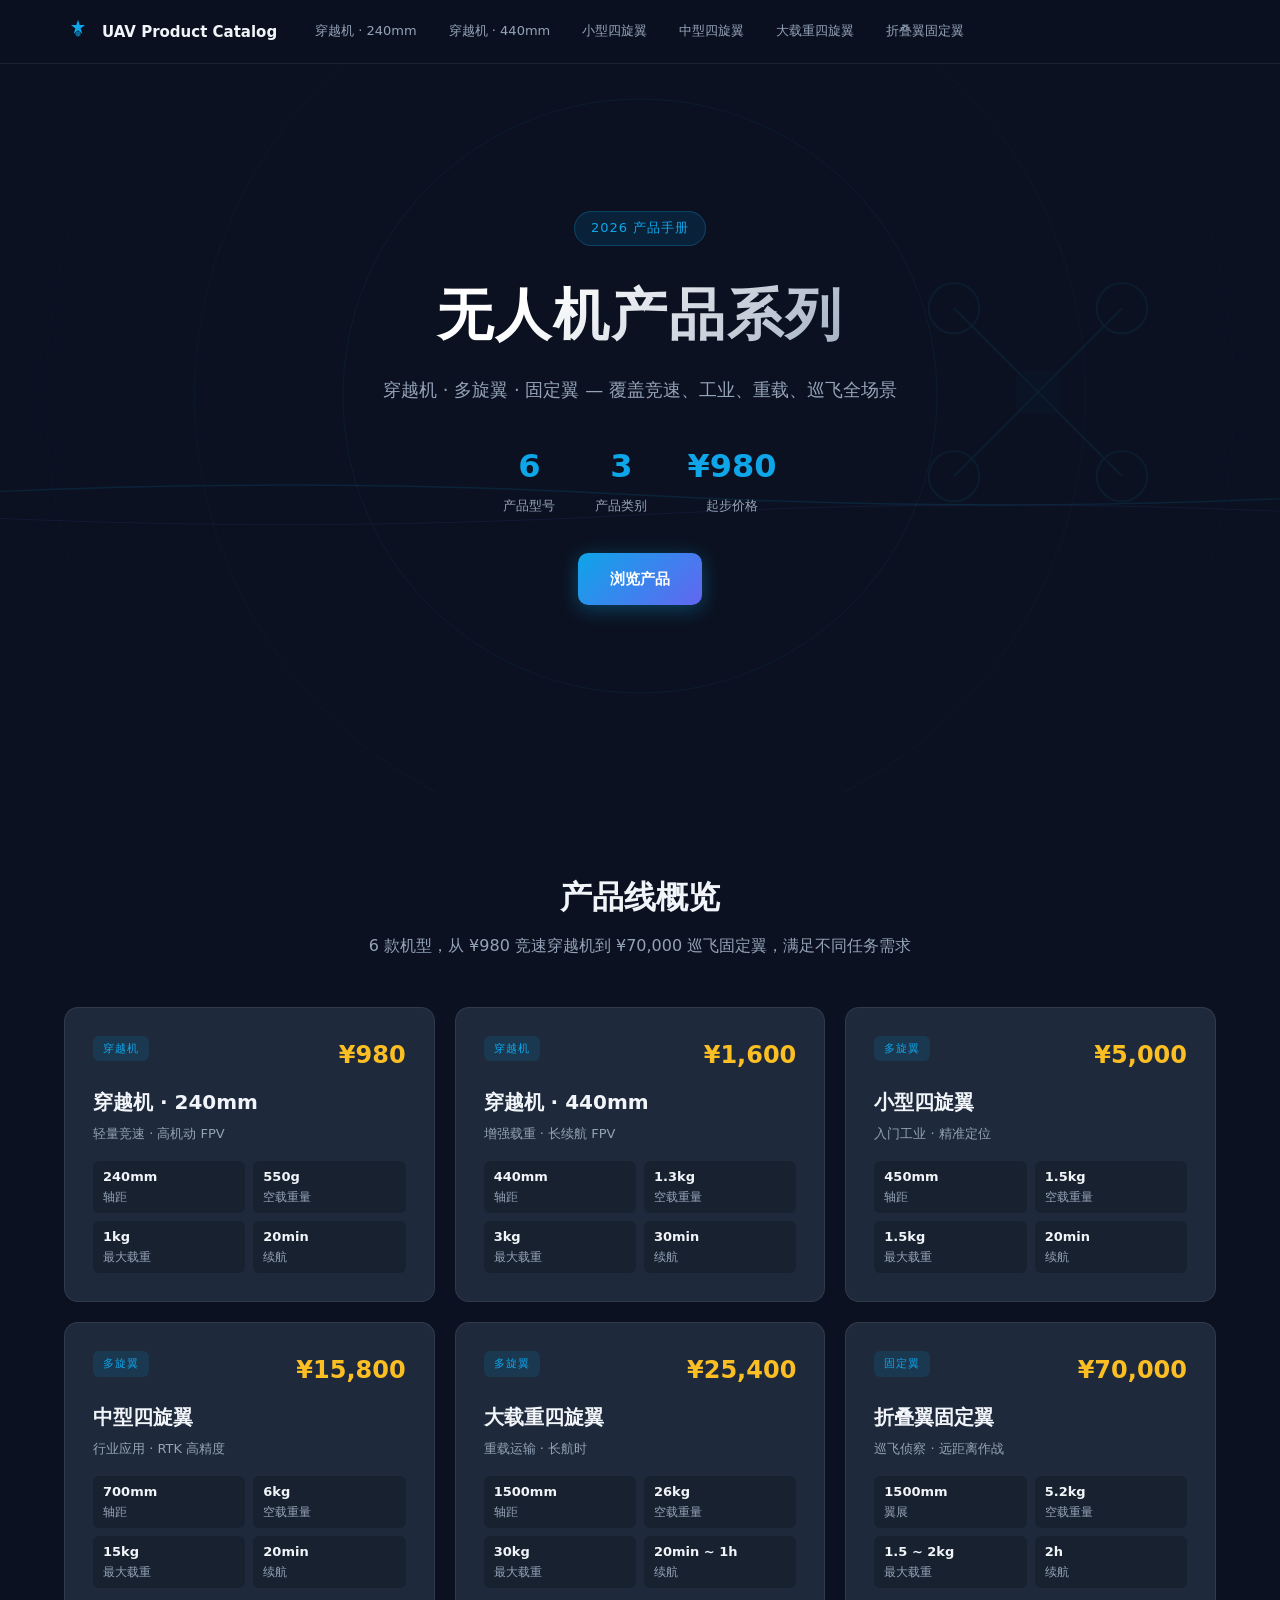
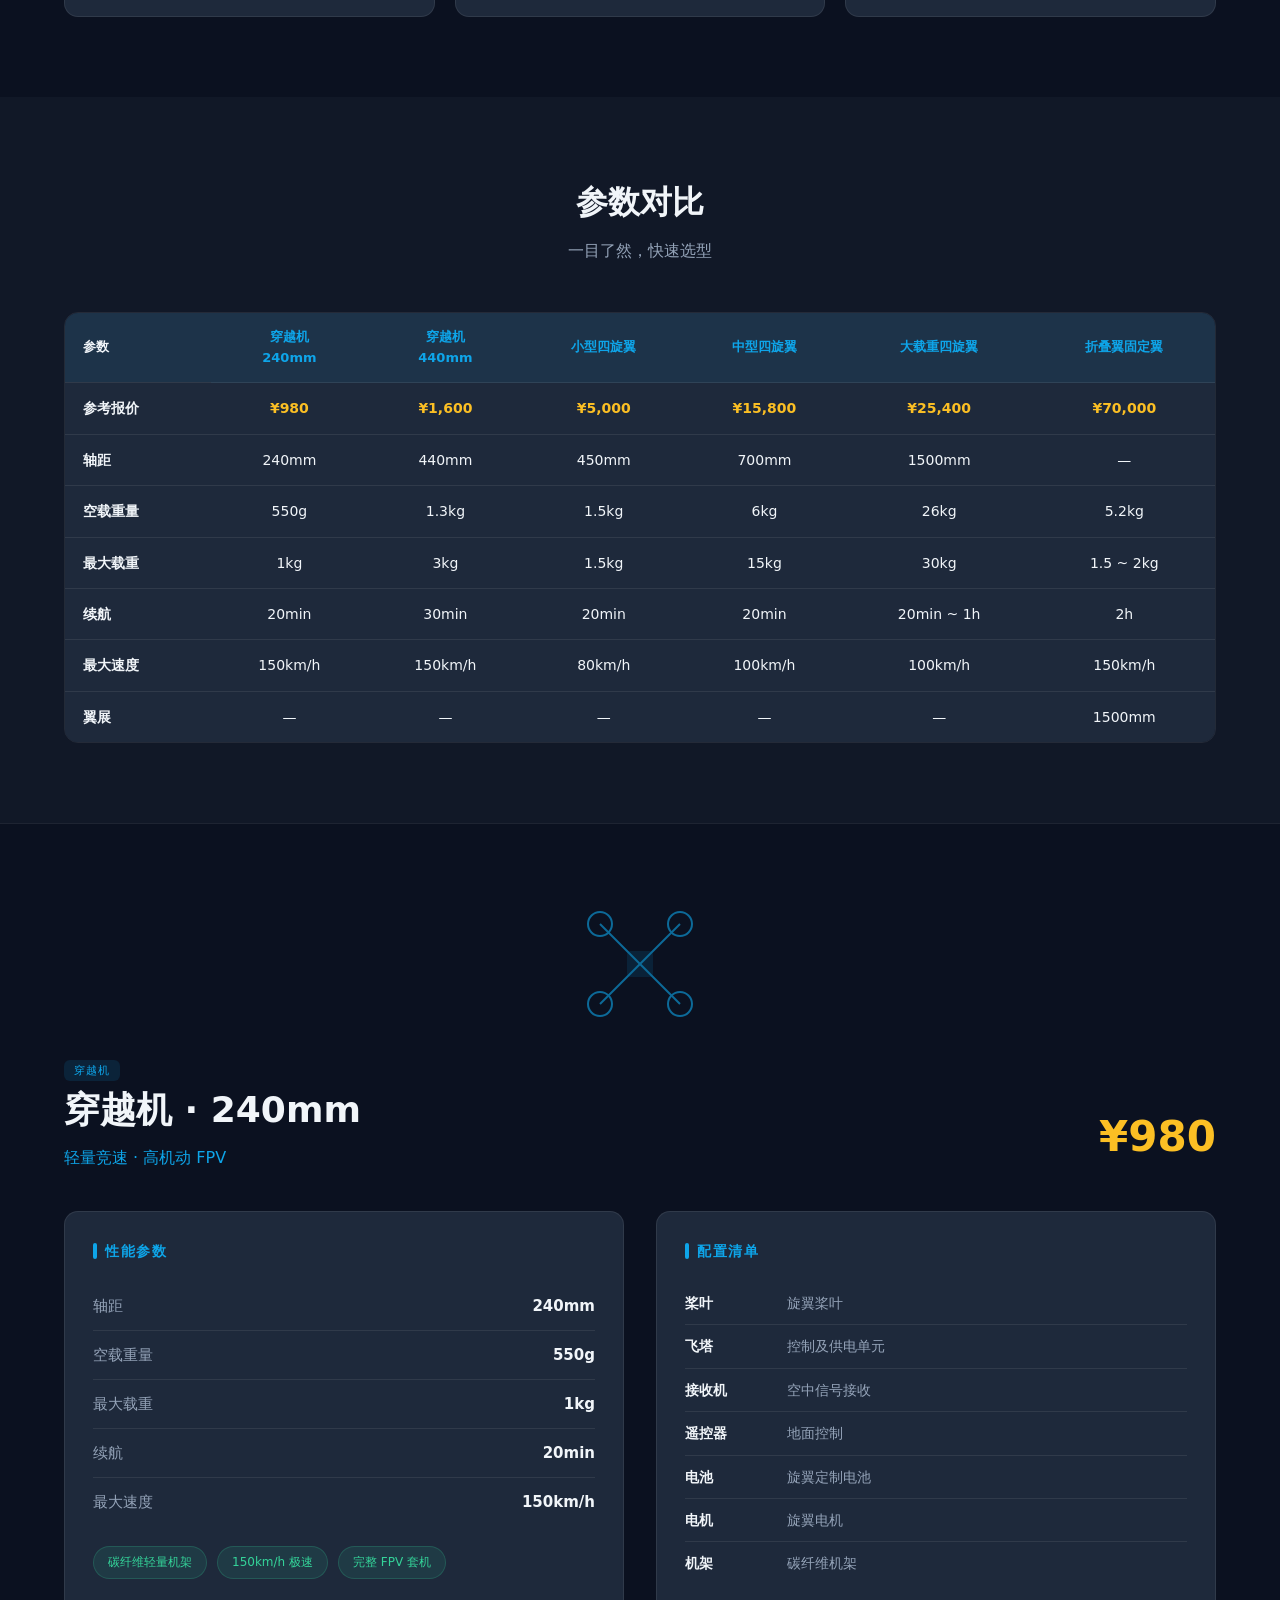
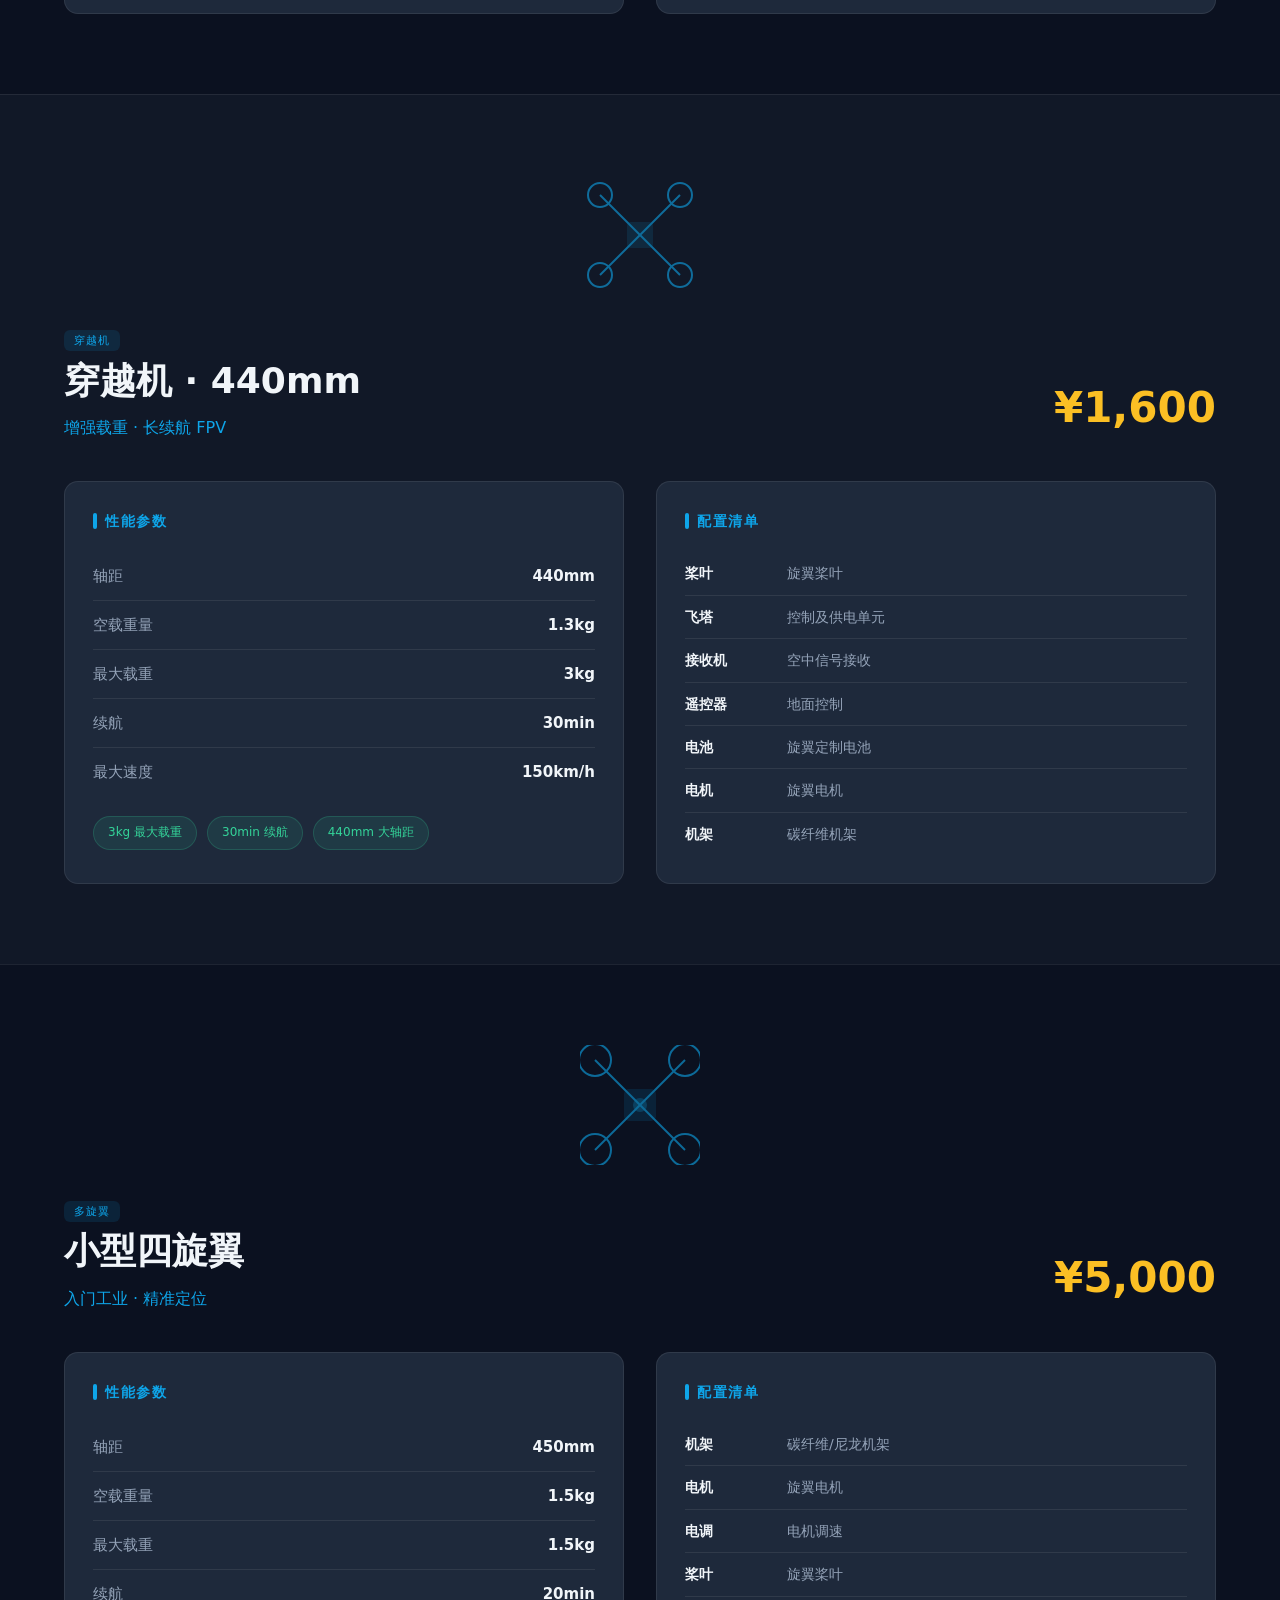
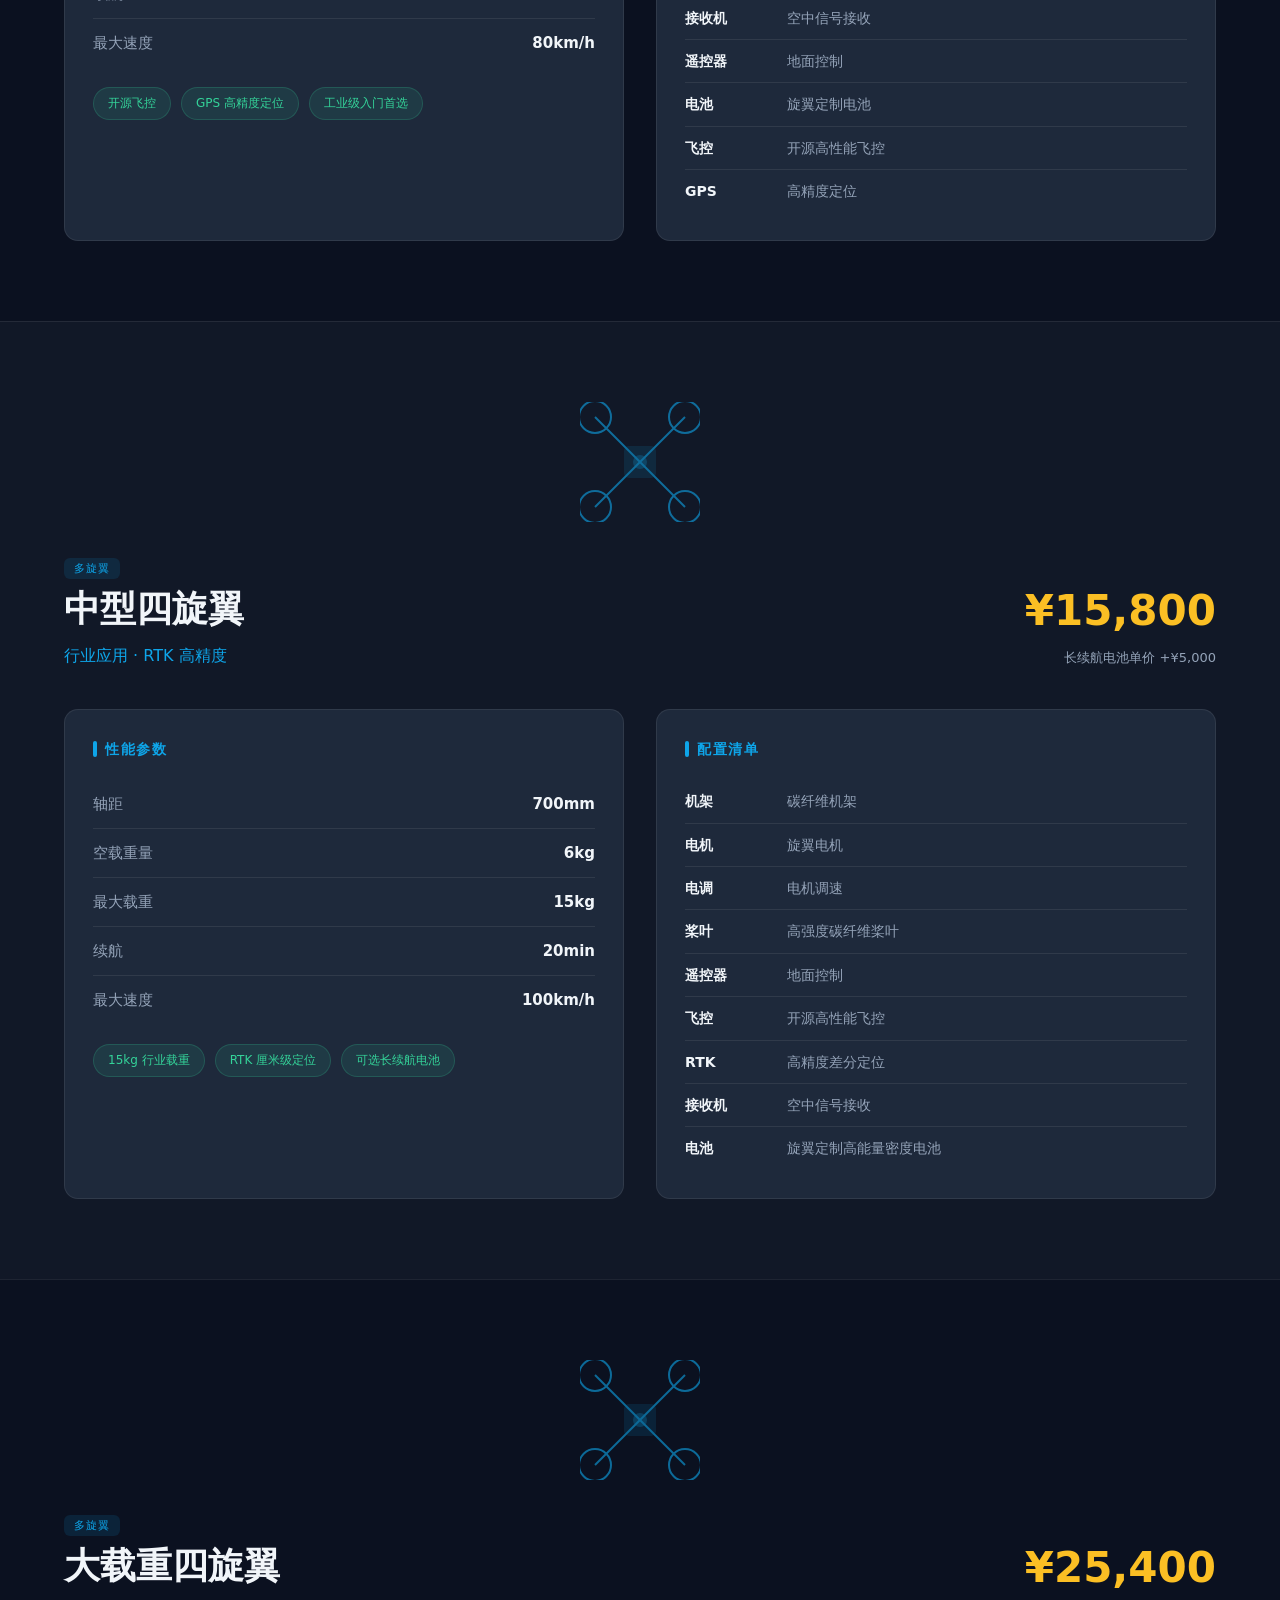
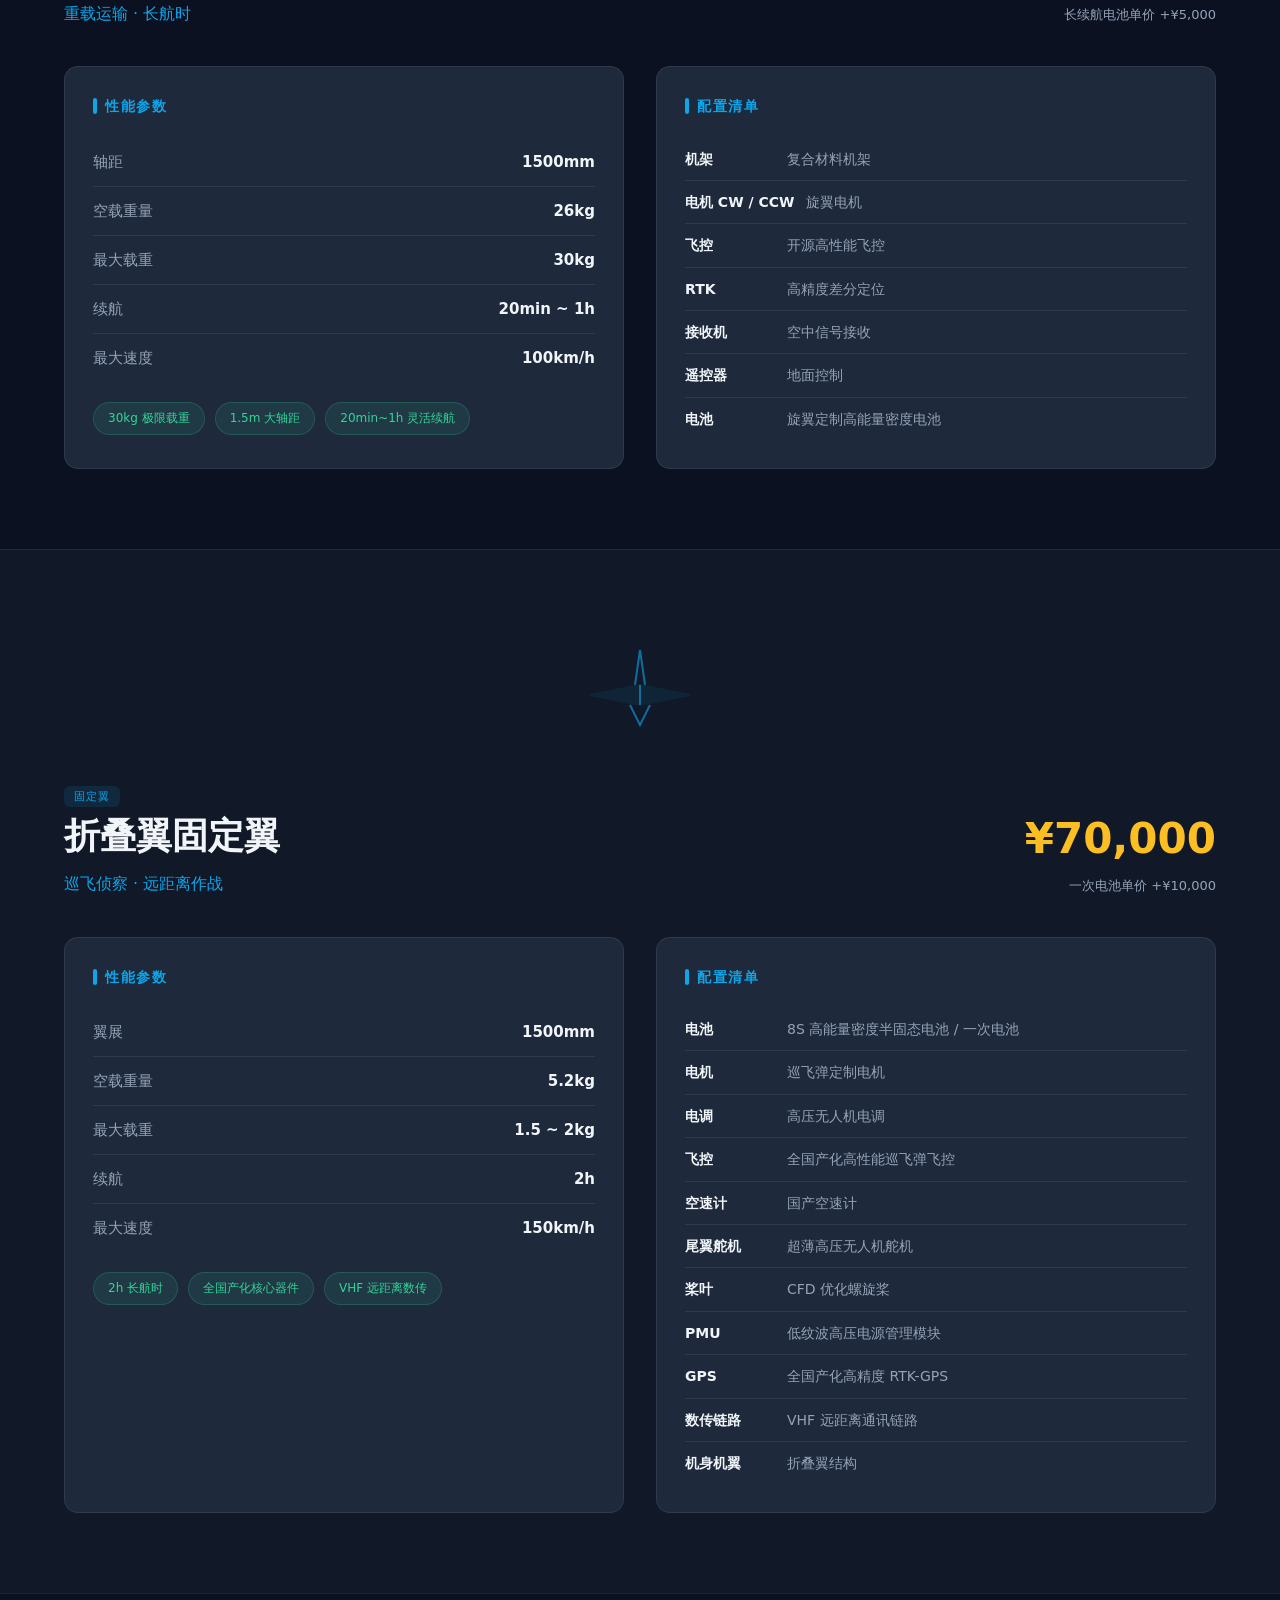
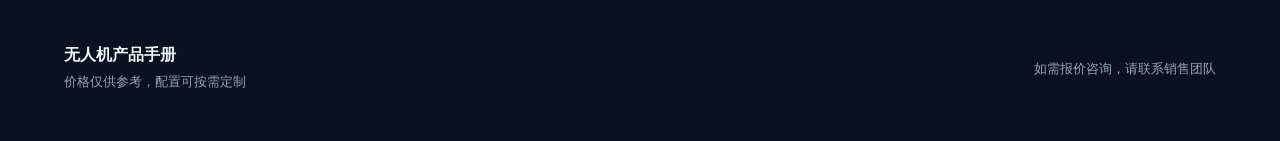
==== drone-brochure/index.html @ be3ae832 "Deploy drone-brochure to GitHub Pages" ====
<!DOCTYPE html>
<html lang="zh-CN">
<head>
  <meta charset="UTF-8">
  <meta name="viewport" content="width=device-width, initial-scale=1.0">
  <title>无人机产品手册</title>
  <link rel="stylesheet" href="styles.css">
</head>
<body>
  <!-- Navigation -->
  <nav class="nav" id="nav">
    <div class="nav-inner">
      <a href="#" class="nav-logo">
        <svg viewBox="0 0 32 32" width="28" height="28"><path fill="currentColor" d="M16 2l2 6h6l-5 4 2 6-5-4-5 4 2-6-5-4h6z"/><circle cx="16" cy="18" r="3" fill="currentColor" opacity=".6"/></svg>
        UAV Product Catalog
      </a>
      <div class="nav-links" id="nav-links"></div>
      <button class="nav-toggle" id="nav-toggle" aria-label="菜单">☰</button>
    </div>
  </nav>

  <!-- Hero -->
  <header class="hero">
    <div class="hero-bg">
      <svg class="hero-waves" viewBox="0 0 1440 800" preserveAspectRatio="xMidYMid slice">
        <defs>
          <linearGradient id="hg" x1="0%" y1="0%" x2="100%" y2="100%">
            <stop offset="0%" stop-color="#0ea5e9" stop-opacity=".15"/>
            <stop offset="100%" stop-color="#6366f1" stop-opacity=".05"/>
          </linearGradient>
        </defs>
        <circle cx="720" cy="400" r="300" fill="none" stroke="rgba(14,165,233,.08)" stroke-width="1"/>
        <circle cx="720" cy="400" r="450" fill="none" stroke="rgba(14,165,233,.05)" stroke-width="1"/>
        <circle cx="720" cy="400" r="600" fill="none" stroke="rgba(99,102,241,.04)" stroke-width="1"/>
        <path d="M0,500 Q360,480 720,500 T1440,500" fill="none" stroke="rgba(14,165,233,.12)" stroke-width="1.5"/>
        <path d="M0,520 Q360,540 720,520 T1440,520" fill="none" stroke="rgba(99,102,241,.1)" stroke-width="1"/>
      </svg>
    </div>
    <div class="hero-content">
      <span class="hero-badge">2026 产品手册</span>
      <h1>无人机产品系列</h1>
      <p class="hero-sub">穿越机 · 多旋翼 · 固定翼 — 覆盖竞速、工业、重载、巡飞全场景</p>
      <div class="hero-stats" id="hero-stats"></div>
      <a href="#overview" class="btn btn-primary">浏览产品</a>
    </div>
    <div class="hero-drone" aria-hidden="true">
      <svg viewBox="0 0 200 200" class="drone-svg">
        <g fill="none" stroke="currentColor" stroke-width="1.5" opacity=".5">
          <line x1="100" y1="100" x2="40" y2="40"/><line x1="100" y1="100" x2="160" y2="40"/>
          <line x1="100" y1="100" x2="40" y2="160"/><line x1="100" y1="100" x2="160" y2="160"/>
          <circle cx="40" cy="40" r="18"/><circle cx="160" cy="40" r="18"/>
          <circle cx="40" cy="160" r="18"/><circle cx="160" cy="160" r="18"/>
          <rect x="85" y="85" width="30" height="30" rx="4" fill="currentColor" opacity=".3"/>
        </g>
      </svg>
    </div>
  </header>

  <!-- Overview -->
  <section class="section" id="overview">
    <div class="container">
      <div class="section-header">
        <h2>产品线概览</h2>
        <p>6 款机型，从 ¥980 竞速穿越机到 ¥70,000 巡飞固定翼，满足不同任务需求</p>
      </div>
      <div class="overview-grid" id="overview-grid"></div>
    </div>
  </section>

  <!-- Comparison -->
  <section class="section section-alt" id="compare">
    <div class="container">
      <div class="section-header">
        <h2>参数对比</h2>
        <p>一目了然，快速选型</p>
      </div>
      <div class="table-wrap">
        <table class="compare-table" id="compare-table"></table>
      </div>
    </div>
  </section>

  <!-- Product Details -->
  <div id="products-container"></div>

  <!-- Footer -->
  <footer class="footer">
    <div class="container footer-inner">
      <div>
        <strong>无人机产品手册</strong>
        <p>价格仅供参考，配置可按需定制</p>
      </div>
      <div class="footer-note">
        <p>如需报价咨询，请联系销售团队</p>
      </div>
    </div>
  </footer>

  <script src="products-data.js"></script>
  <script src="app.js"></script>
</body>
</html>
---- drone-brochure/styles.css ----
:root {
  --bg: #0b1120;
  --bg-alt: #111827;
  --bg-card: #1e293b;
  --bg-card-hover: #253347;
  --text: #f1f5f9;
  --text-muted: #94a3b8;
  --accent: #0ea5e9;
  --accent2: #6366f1;
  --gold: #fbbf24;
  --green: #34d399;
  --border: rgba(255,255,255,.08);
  --radius: 14px;
  --shadow: 0 8px 32px rgba(0,0,0,.35);
  --nav-h: 64px;
}

*, *::before, *::after { box-sizing: border-box; margin: 0; padding: 0; }

html { scroll-behavior: smooth; scroll-padding-top: var(--nav-h); }

body {
  font-family: 'Segoe UI', 'Microsoft YaHei', system-ui, sans-serif;
  background: var(--bg);
  color: var(--text);
  line-height: 1.6;
}

.container { max-width: 1200px; margin: 0 auto; padding: 0 24px; }

/* Nav */
.nav {
  position: fixed; top: 0; left: 0; right: 0; z-index: 100;
  height: var(--nav-h);
  background: rgba(11,17,32,.85);
  backdrop-filter: blur(12px);
  border-bottom: 1px solid var(--border);
}

.nav-inner {
  max-width: 1200px; margin: 0 auto; padding: 0 24px;
  height: 100%; display: flex; align-items: center; gap: 24px;
}

.nav-logo {
  display: flex; align-items: center; gap: 10px;
  color: var(--text); text-decoration: none;
  font-weight: 700; font-size: 15px; white-space: nowrap;
}

.nav-logo svg { color: var(--accent); }

.nav-links {
  display: flex; gap: 4px; flex: 1; overflow-x: auto;
  scrollbar-width: none;
}
.nav-links::-webkit-scrollbar { display: none; }

.nav-links a {
  color: var(--text-muted); text-decoration: none;
  font-size: 13px; padding: 8px 14px; border-radius: 8px;
  white-space: nowrap; transition: .2s;
}
.nav-links a:hover { color: var(--text); background: rgba(255,255,255,.06); }

.nav-toggle {
  display: none; background: none; border: none;
  color: var(--text); font-size: 22px; cursor: pointer;
}

/* Hero */
.hero {
  position: relative; min-height: 88vh;
  display: flex; align-items: center; justify-content: center;
  padding: calc(var(--nav-h) + 40px) 24px 80px;
  overflow: hidden;
}

.hero-bg { position: absolute; inset: 0; z-index: 0; }
.hero-bg svg { width: 100%; height: 100%; }

.hero-content { position: relative; z-index: 2; text-align: center; max-width: 720px; }

.hero-badge {
  display: inline-block; padding: 6px 16px;
  background: rgba(14,165,233,.12); border: 1px solid rgba(14,165,233,.25);
  border-radius: 20px; font-size: 13px; color: var(--accent);
  margin-bottom: 24px; letter-spacing: 1px;
}

.hero h1 {
  font-size: clamp(36px, 6vw, 56px); font-weight: 900;
  letter-spacing: 2px; margin-bottom: 16px;
  background: linear-gradient(135deg, #fff 30%, #94a3b8);
  -webkit-background-clip: text; -webkit-text-fill-color: transparent;
  background-clip: text;
}

.hero-sub {
  font-size: 18px; color: var(--text-muted); margin-bottom: 36px;
}

.hero-stats {
  display: flex; justify-content: center; gap: 40px;
  margin-bottom: 36px; flex-wrap: wrap;
}

.stat-item { text-align: center; }
.stat-num { font-size: 32px; font-weight: 800; color: var(--accent); }
.stat-label { font-size: 13px; color: var(--text-muted); margin-top: 4px; }

.btn {
  display: inline-block; padding: 14px 32px; border-radius: 10px;
  font-size: 15px; font-weight: 600; text-decoration: none;
  transition: .25s; cursor: pointer; border: none;
}

.btn-primary {
  background: linear-gradient(135deg, var(--accent), var(--accent2));
  color: #fff; box-shadow: 0 4px 20px rgba(14,165,233,.35);
}
.btn-primary:hover { transform: translateY(-2px); box-shadow: 0 8px 28px rgba(14,165,233,.45); }

.hero-drone {
  position: absolute; right: 8%; top: 50%; transform: translateY(-50%);
  opacity: .15; z-index: 1;
}
.drone-svg { width: 280px; height: 280px; color: var(--accent); }

/* Sections */
.section { padding: 80px 0; }
.section-alt { background: var(--bg-alt); }

.section-header { text-align: center; margin-bottom: 48px; }
.section-header h2 { font-size: 32px; font-weight: 800; margin-bottom: 10px; }
.section-header p { color: var(--text-muted); font-size: 16px; }

/* Overview cards */
.overview-grid {
  display: grid;
  grid-template-columns: repeat(auto-fill, minmax(340px, 1fr));
  gap: 20px;
}

.overview-card {
  background: var(--bg-card); border: 1px solid var(--border);
  border-radius: var(--radius); padding: 28px;
  transition: .3s; cursor: pointer; text-decoration: none; color: inherit;
  display: block; position: relative; overflow: hidden;
}

.overview-card::before {
  content: ''; position: absolute; top: 0; left: 0; right: 0; height: 3px;
  background: linear-gradient(90deg, var(--accent), var(--accent2));
  opacity: 0; transition: .3s;
}

.overview-card:hover {
  background: var(--bg-card-hover); transform: translateY(-4px);
  box-shadow: var(--shadow); border-color: rgba(14,165,233,.2);
}
.overview-card:hover::before { opacity: 1; }

.card-top { display: flex; justify-content: space-between; align-items: flex-start; margin-bottom: 12px; }
.card-category {
  font-size: 11px; text-transform: uppercase; letter-spacing: 1px;
  padding: 4px 10px; border-radius: 6px;
  background: rgba(14,165,233,.12); color: var(--accent);
}
.card-price { font-size: 24px; font-weight: 800; color: var(--gold); }
.card-price small { font-size: 14px; color: var(--text-muted); font-weight: 400; }

.overview-card h3 { font-size: 20px; font-weight: 700; margin-bottom: 6px; }
.card-tagline { font-size: 13px; color: var(--text-muted); margin-bottom: 16px; }

.card-specs {
  display: grid; grid-template-columns: 1fr 1fr; gap: 8px;
}
.card-spec {
  font-size: 12px; color: var(--text-muted);
  padding: 6px 10px; background: rgba(0,0,0,.2); border-radius: 6px;
}
.card-spec strong { color: var(--text); display: block; font-size: 13px; }

/* Compare table */
.table-wrap { overflow-x: auto; border-radius: var(--radius); border: 1px solid var(--border); }

.compare-table {
  width: 100%; border-collapse: collapse; font-size: 14px;
  background: var(--bg-card);
}

.compare-table th, .compare-table td {
  padding: 14px 18px; text-align: center; border-bottom: 1px solid var(--border);
}

.compare-table th {
  background: rgba(14,165,233,.08); font-weight: 600;
  font-size: 13px; color: var(--accent); white-space: nowrap;
}

.compare-table td:first-child, .compare-table th:first-child {
  text-align: left; font-weight: 600; color: var(--text);
  position: sticky; left: 0; background: var(--bg-card); z-index: 1;
}

.compare-table th:first-child { background: rgba(14,165,233,.08); }

.compare-table tr:last-child td { border-bottom: none; }
.compare-table tr:hover td { background: rgba(255,255,255,.02); }

.price-cell { color: var(--gold); font-weight: 700; }

/* Product detail sections */
.product-section {
  padding: 80px 0;
  border-top: 1px solid var(--border);
}

.product-section:nth-child(even) { background: var(--bg-alt); }

.product-header {
  display: flex; align-items: flex-end; justify-content: space-between;
  flex-wrap: wrap; gap: 20px; margin-bottom: 40px;
}

.product-header-left h2 {
  font-size: 36px; font-weight: 900; margin-bottom: 6px;
}

.product-header-left .tagline {
  font-size: 16px; color: var(--accent); font-weight: 500;
}

.product-header-right { text-align: right; }
.product-price-big {
  font-size: 42px; font-weight: 900; color: var(--gold);
}
.product-price-note { font-size: 13px; color: var(--text-muted); margin-top: 4px; }

.product-body {
  display: grid; grid-template-columns: 1fr 1fr; gap: 32px;
}

.product-specs-panel, .product-components-panel {
  background: var(--bg-card); border: 1px solid var(--border);
  border-radius: var(--radius); padding: 28px;
}

.panel-title {
  font-size: 14px; font-weight: 700; text-transform: uppercase;
  letter-spacing: 1.5px; color: var(--accent); margin-bottom: 20px;
  display: flex; align-items: center; gap: 8px;
}

.panel-title::before {
  content: ''; width: 4px; height: 16px;
  background: var(--accent); border-radius: 2px;
}

.spec-list { list-style: none; }
.spec-list li {
  display: flex; justify-content: space-between; align-items: center;
  padding: 12px 0; border-bottom: 1px solid var(--border);
  font-size: 15px;
}
.spec-list li:last-child { border-bottom: none; }
.spec-list .spec-key { color: var(--text-muted); }
.spec-list .spec-val { font-weight: 700; color: var(--text); }

.highlights {
  display: flex; gap: 10px; flex-wrap: wrap; margin-top: 20px;
}
.highlight-tag {
  padding: 6px 14px; border-radius: 20px; font-size: 12px; font-weight: 500;
  background: rgba(52,211,153,.1); color: var(--green);
  border: 1px solid rgba(52,211,153,.2);
}

.component-list { list-style: none; }
.component-list li {
  display: flex; gap: 12px; padding: 10px 0;
  border-bottom: 1px solid var(--border); font-size: 14px;
}
.component-list li:last-child { border-bottom: none; }
.comp-name {
  font-weight: 600; min-width: 90px; color: var(--text);
}
.comp-note { color: var(--text-muted); }

.product-icon {
  width: 120px; height: 120px; margin: 0 auto 24px;
  color: var(--accent); opacity: .6;
}

/* Footer */
.footer {
  padding: 48px 0; border-top: 1px solid var(--border);
  background: var(--bg);
}
.footer-inner {
  display: flex; justify-content: space-between; align-items: center;
  flex-wrap: wrap; gap: 20px;
}
.footer-inner strong { font-size: 16px; }
.footer-inner p { font-size: 13px; color: var(--text-muted); margin-top: 4px; }
.footer-note { text-align: right; }

/* Print */
@media print {
  .nav, .nav-toggle, .btn { display: none !important; }
  .hero { min-height: auto; padding: 40px 24px; page-break-after: always; }
  .product-section { page-break-inside: avoid; }
  body { background: #fff; color: #111; }
  .overview-card, .product-specs-panel, .product-components-panel,
  .compare-table { border: 1px solid #ccc; background: #f9f9f9; }
}

/* Responsive */
@media (max-width: 768px) {
  .nav-links {
    display: none; position: absolute; top: var(--nav-h); left: 0; right: 0;
    flex-direction: column; background: var(--bg-alt);
    padding: 12px; border-bottom: 1px solid var(--border);
  }
  .nav-links.open { display: flex; }
  .nav-toggle { display: block; }
  .hero-drone { display: none; }
  .product-body { grid-template-columns: 1fr; }
  .overview-grid { grid-template-columns: 1fr; }
  .hero-stats { gap: 24px; }
}
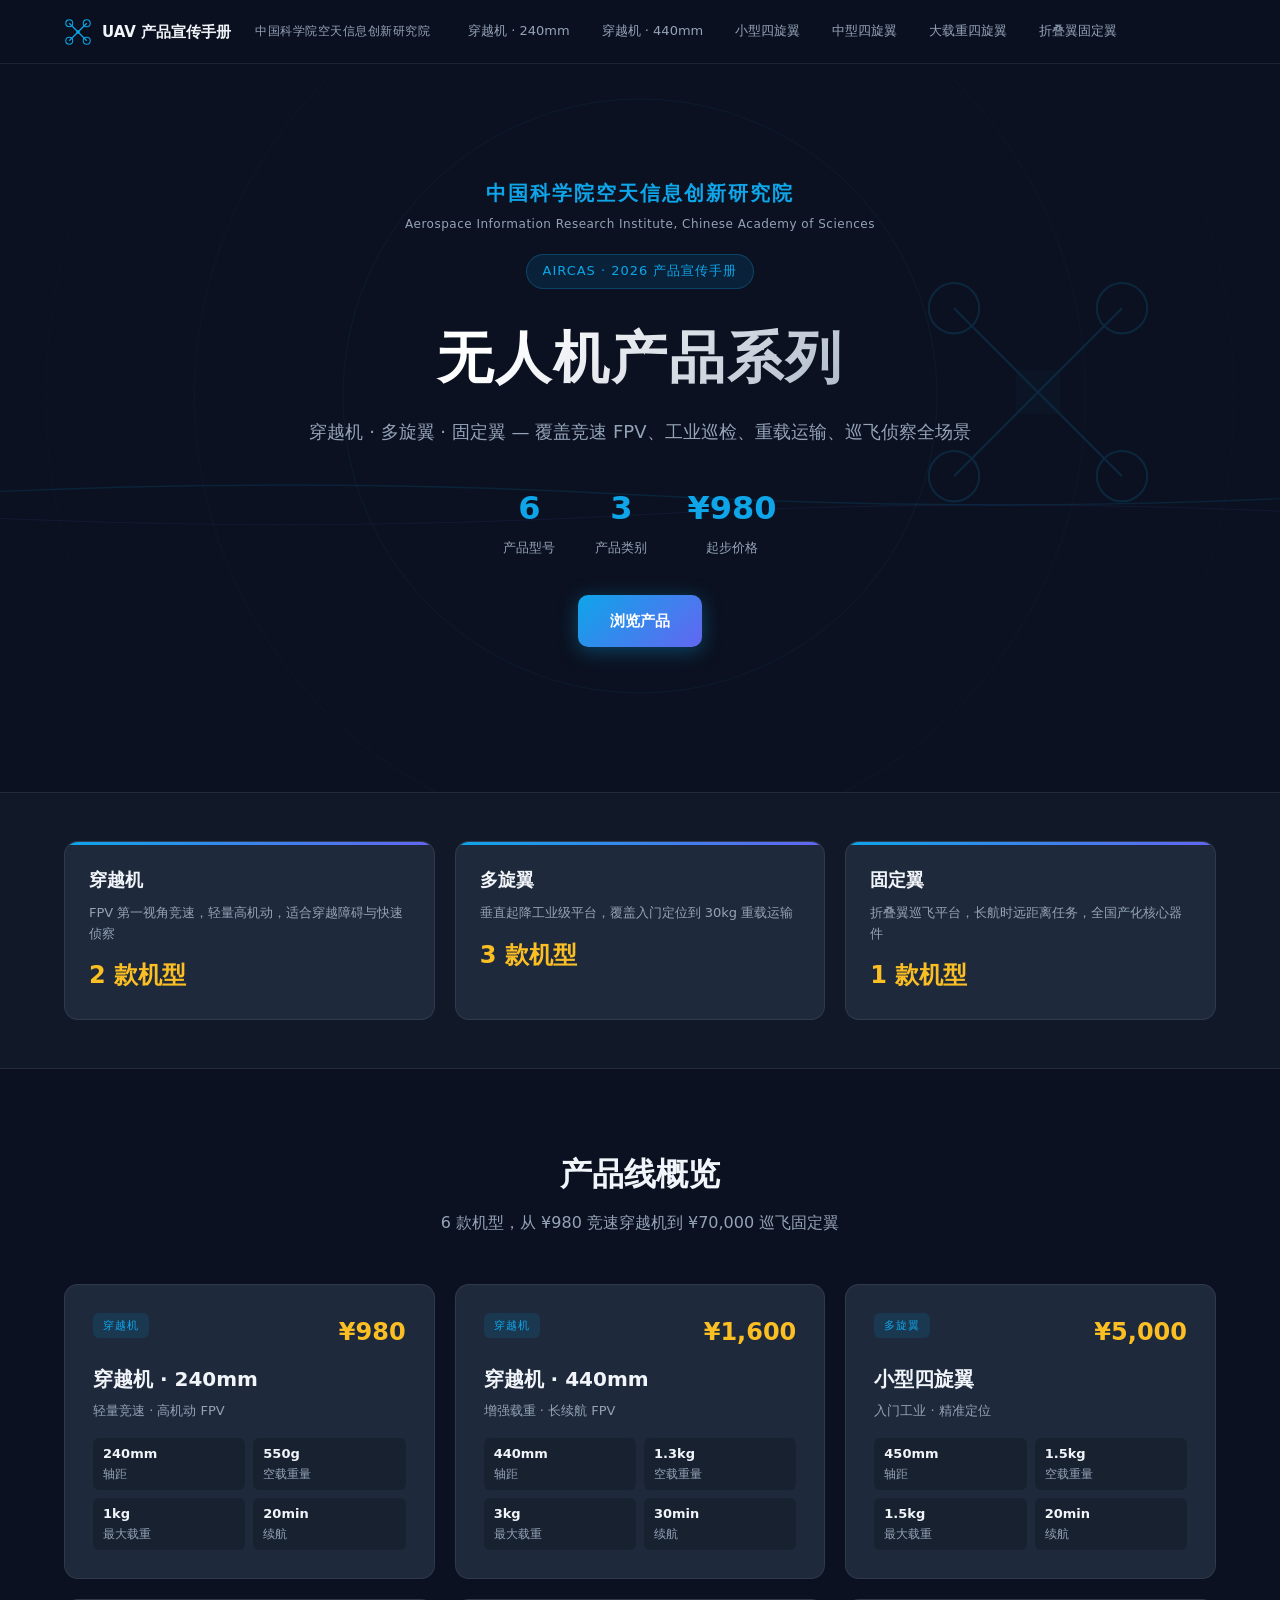
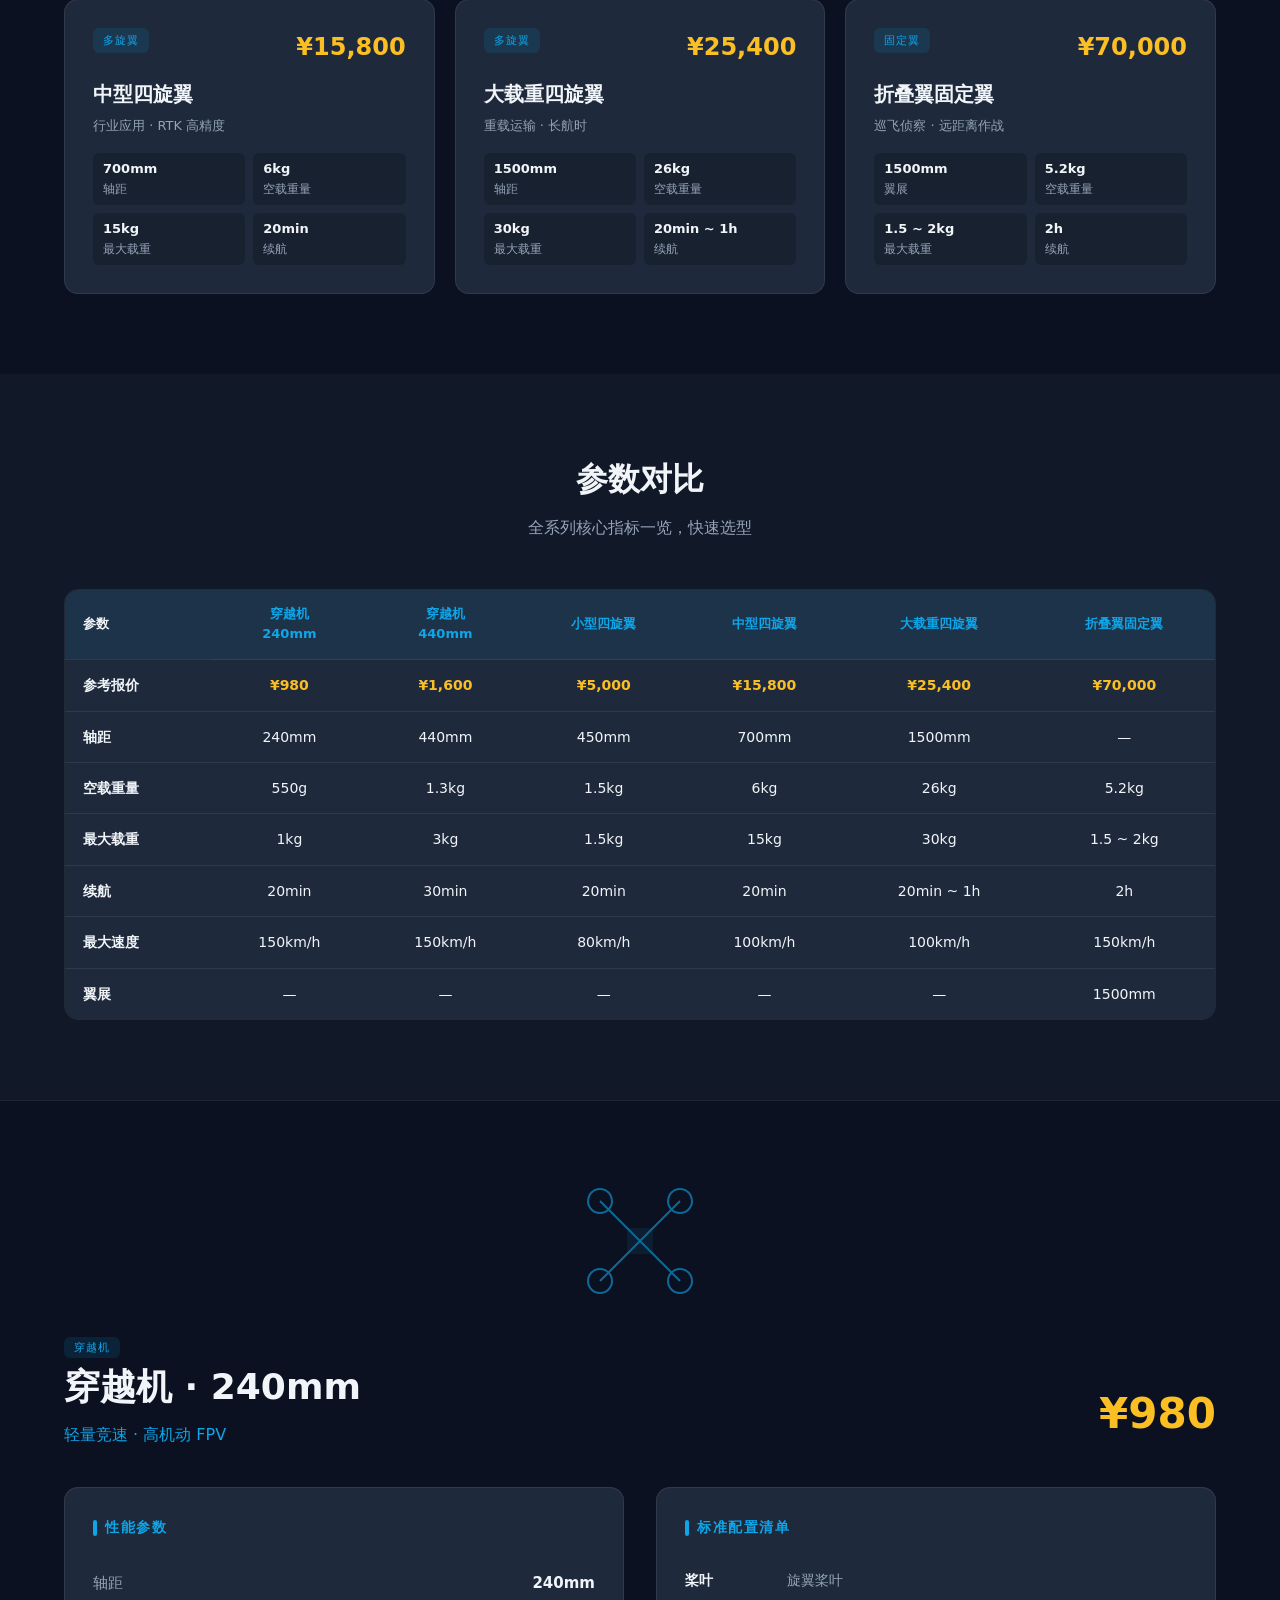
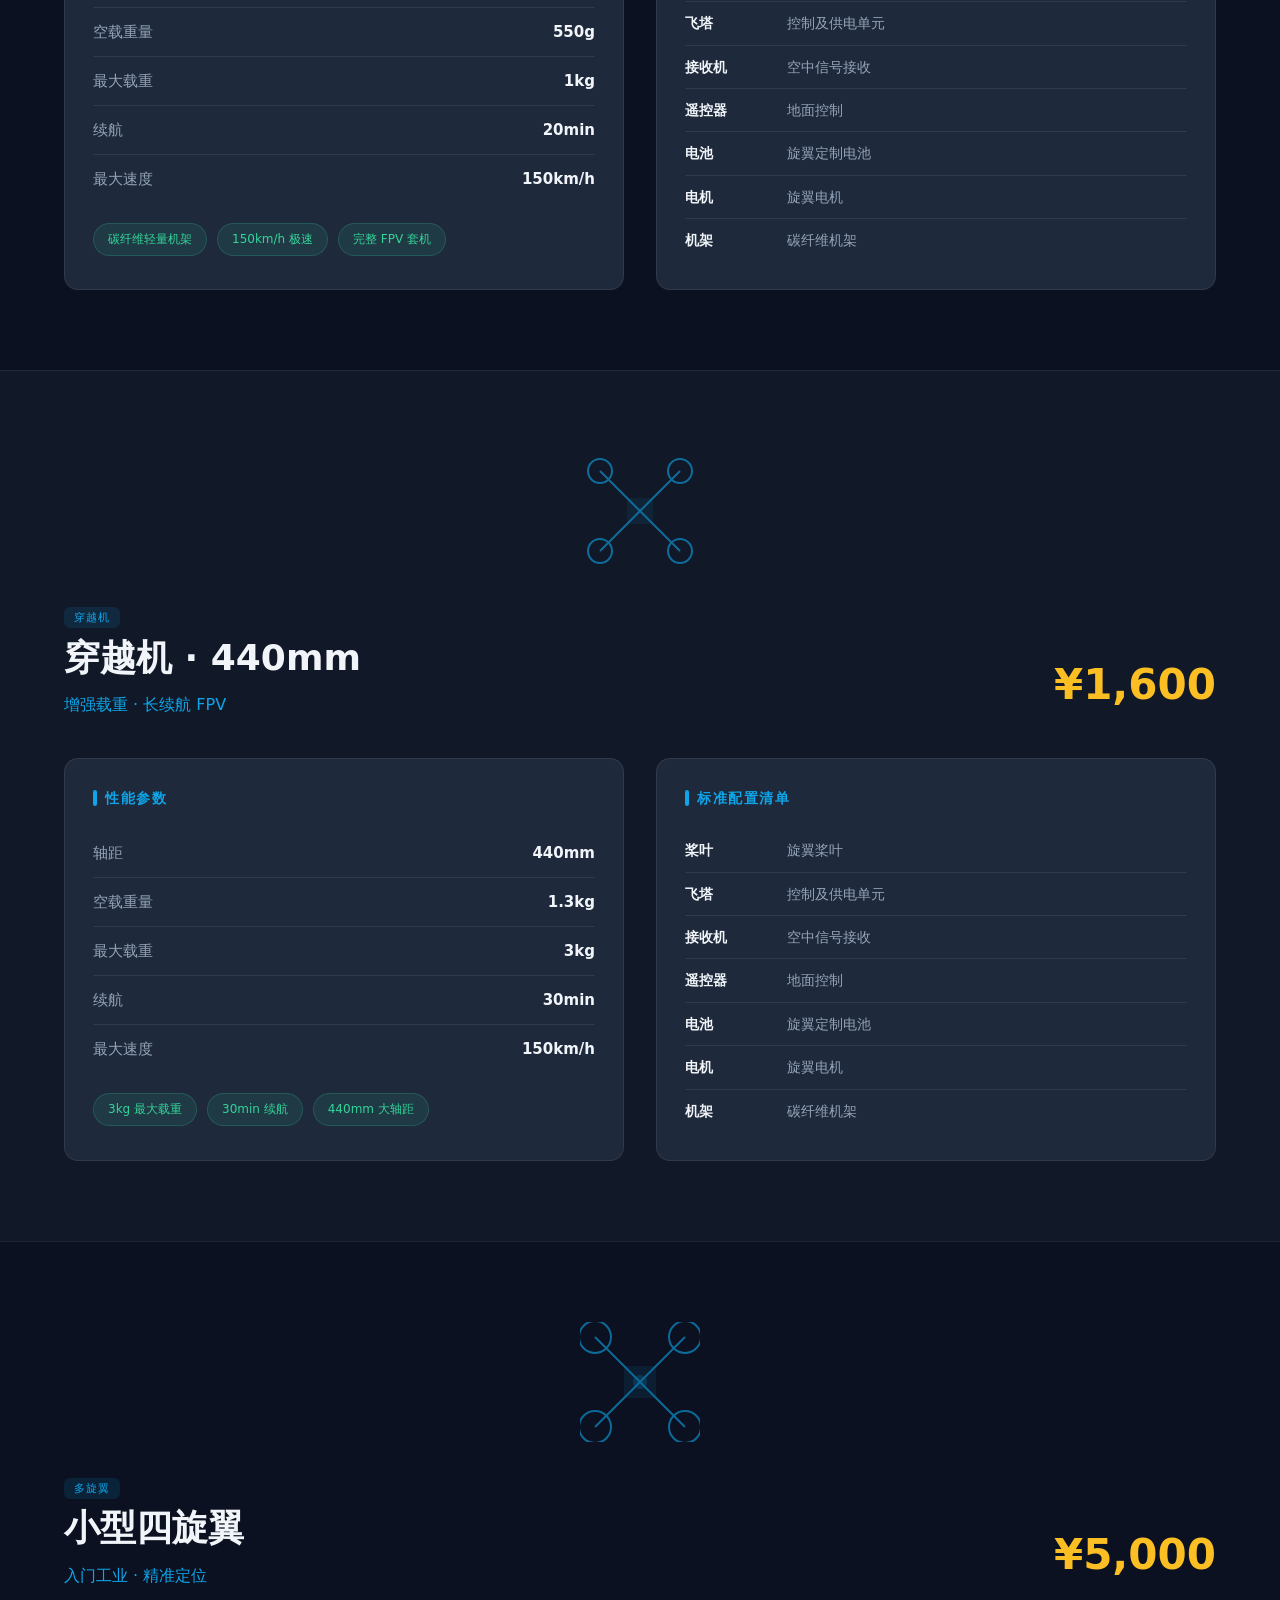
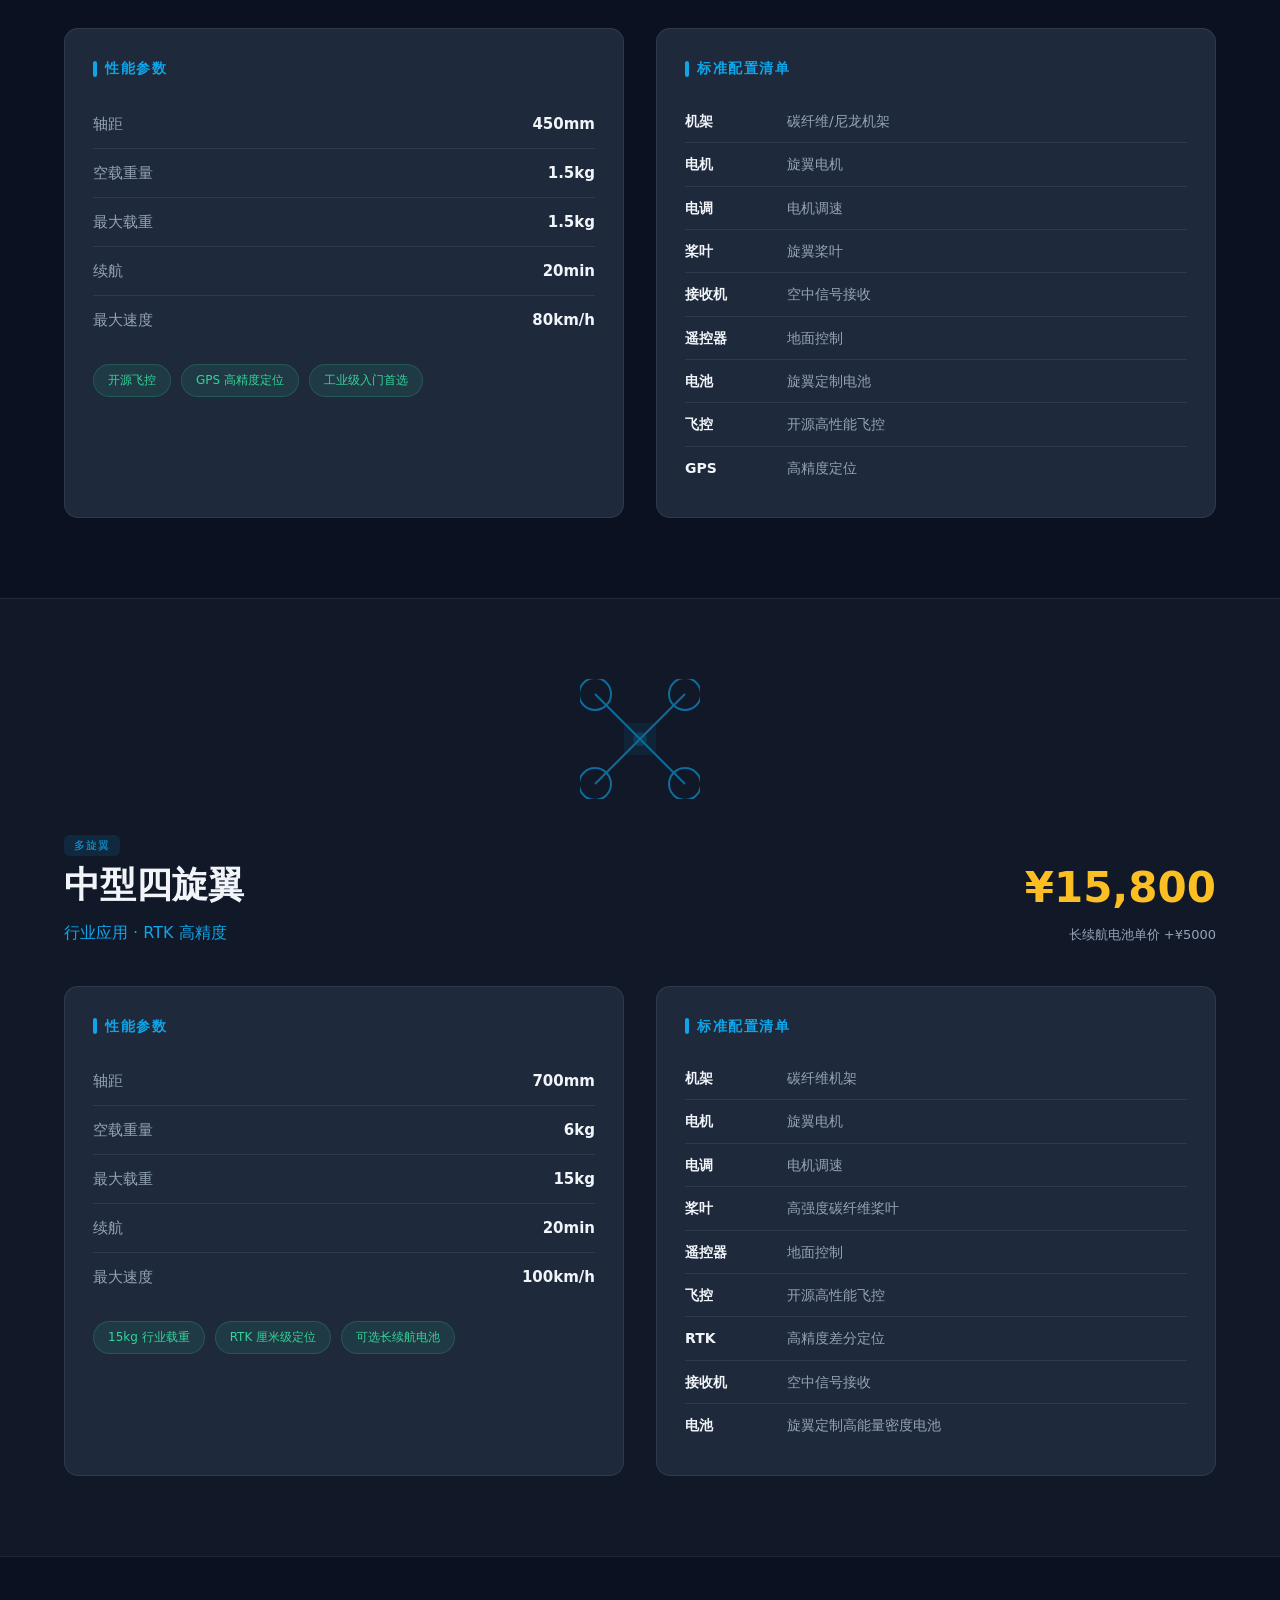
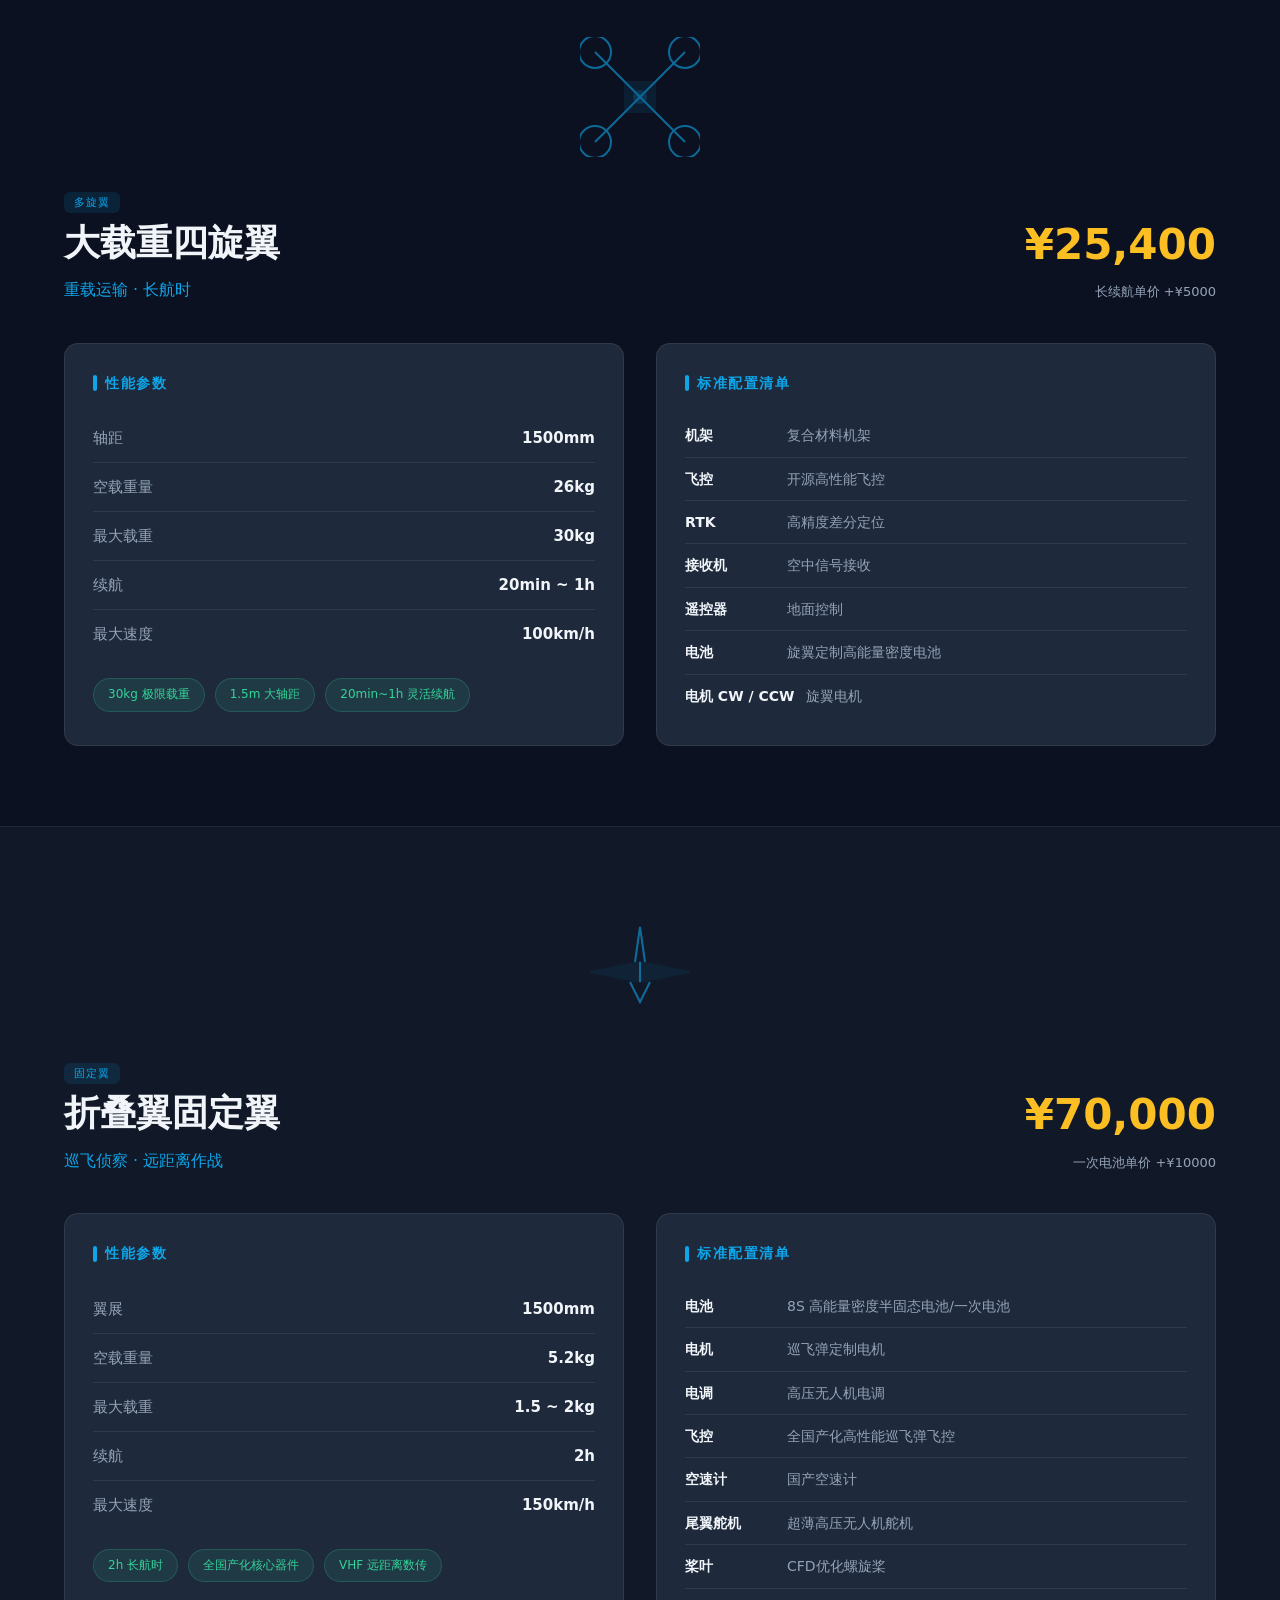
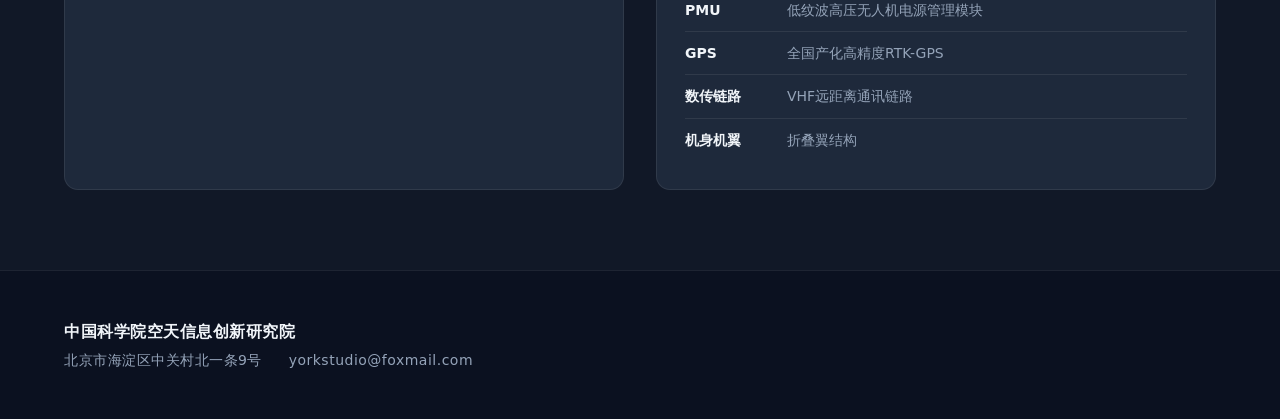
==== commit c9c67ff6: "Update drone brochure with xlsx product data and AIRCAS branding Co-authored-by: Cursor <cursoragent" ====
--- a/drone-brochure/index.html
+++ b/drone-brochure/index.html
@@ -3,23 +3,32 @@
 <head>
   <meta charset="UTF-8">
   <meta name="viewport" content="width=device-width, initial-scale=1.0">
-  <title>无人机产品手册</title>
+  <title>无人机产品宣传手册 · 中国科学院空天信息创新研究院</title>
   <link rel="stylesheet" href="styles.css">
 </head>
 <body>
-  <!-- Navigation -->
   <nav class="nav" id="nav">
     <div class="nav-inner">
       <a href="#" class="nav-logo">
-        <svg viewBox="0 0 32 32" width="28" height="28"><path fill="currentColor" d="M16 2l2 6h6l-5 4 2 6-5-4-5 4 2-6-5-4h6z"/><circle cx="16" cy="18" r="3" fill="currentColor" opacity=".6"/></svg>
-        UAV Product Catalog
+        <svg viewBox="0 0 32 32" width="28" height="28">
+          <circle cx="16" cy="16" r="2" fill="currentColor"/>
+          <line x1="16" y1="16" x2="6" y2="6" stroke="currentColor" stroke-width="1.5" fill="none"/>
+          <line x1="16" y1="16" x2="26" y2="6" stroke="currentColor" stroke-width="1.5" fill="none"/>
+          <line x1="16" y1="16" x2="6" y2="26" stroke="currentColor" stroke-width="1.5" fill="none"/>
+          <line x1="16" y1="16" x2="26" y2="26" stroke="currentColor" stroke-width="1.5" fill="none"/>
+          <circle cx="6" cy="6" r="4" fill="none" stroke="currentColor" stroke-width="1.2"/>
+          <circle cx="26" cy="6" r="4" fill="none" stroke="currentColor" stroke-width="1.2"/>
+          <circle cx="6" cy="26" r="4" fill="none" stroke="currentColor" stroke-width="1.2"/>
+          <circle cx="26" cy="26" r="4" fill="none" stroke="currentColor" stroke-width="1.2"/>
+        </svg>
+        UAV 产品宣传手册
       </a>
+      <span class="nav-org">中国科学院空天信息创新研究院</span>
       <div class="nav-links" id="nav-links"></div>
       <button class="nav-toggle" id="nav-toggle" aria-label="菜单">☰</button>
     </div>
   </nav>
 
-  <!-- Hero -->
   <header class="hero">
     <div class="hero-bg">
       <svg class="hero-waves" viewBox="0 0 1440 800" preserveAspectRatio="xMidYMid slice">
@@ -37,42 +46,48 @@
       </svg>
     </div>
     <div class="hero-content">
-      <span class="hero-badge">2026 产品手册</span>
+      <p class="hero-org">中国科学院空天信息创新研究院</p>
+      <p class="hero-org-en">Aerospace Information Research Institute, Chinese Academy of Sciences</p>
+      <span class="hero-badge">AIRCAS · 2026 产品宣传手册</span>
       <h1>无人机产品系列</h1>
-      <p class="hero-sub">穿越机 · 多旋翼 · 固定翼 — 覆盖竞速、工业、重载、巡飞全场景</p>
+      <p class="hero-sub">穿越机 · 多旋翼 · 固定翼 — 覆盖竞速 FPV、工业巡检、重载运输、巡飞侦察全场景</p>
       <div class="hero-stats" id="hero-stats"></div>
       <a href="#overview" class="btn btn-primary">浏览产品</a>
     </div>
     <div class="hero-drone" aria-hidden="true">
       <svg viewBox="0 0 200 200" class="drone-svg">
-        <g fill="none" stroke="currentColor" stroke-width="1.5" opacity=".5">
+        <g fill="none" stroke="currentColor" stroke-width="1.5">
           <line x1="100" y1="100" x2="40" y2="40"/><line x1="100" y1="100" x2="160" y2="40"/>
           <line x1="100" y1="100" x2="40" y2="160"/><line x1="100" y1="100" x2="160" y2="160"/>
           <circle cx="40" cy="40" r="18"/><circle cx="160" cy="40" r="18"/>
           <circle cx="40" cy="160" r="18"/><circle cx="160" cy="160" r="18"/>
-          <rect x="85" y="85" width="30" height="30" rx="4" fill="currentColor" opacity=".3"/>
+          <rect x="85" y="85" width="30" height="30" rx="2" fill="currentColor" opacity=".2"/>
         </g>
       </svg>
     </div>
   </header>
 
-  <!-- Overview -->
+  <section class="category-strip">
+    <div class="container">
+      <div class="category-grid" id="category-grid"></div>
+    </div>
+  </section>
+
   <section class="section" id="overview">
     <div class="container">
       <div class="section-header">
         <h2>产品线概览</h2>
-        <p>6 款机型，从 ¥980 竞速穿越机到 ¥70,000 巡飞固定翼，满足不同任务需求</p>
+        <p>6 款机型，从 ¥980 竞速穿越机到 ¥70,000 巡飞固定翼</p>
       </div>
       <div class="overview-grid" id="overview-grid"></div>
     </div>
   </section>
 
-  <!-- Comparison -->
   <section class="section section-alt" id="compare">
     <div class="container">
       <div class="section-header">
         <h2>参数对比</h2>
-        <p>一目了然，快速选型</p>
+        <p>全系列核心指标一览，快速选型</p>
       </div>
       <div class="table-wrap">
         <table class="compare-table" id="compare-table"></table>
@@ -80,18 +95,13 @@
     </div>
   </section>
 
-  <!-- Product Details -->
   <div id="products-container"></div>
 
-  <!-- Footer -->
   <footer class="footer">
     <div class="container footer-inner">
-      <div>
-        <strong>无人机产品手册</strong>
-        <p>价格仅供参考，配置可按需定制</p>
-      </div>
-      <div class="footer-note">
-        <p>如需报价咨询，请联系销售团队</p>
+      <div class="footer-brand">
+        <p>中国科学院空天信息创新研究院</p>
+        <p>北京市海淀区中关村北一条9号<span class="contact-gap"></span>yorkstudio@foxmail.com</p>
       </div>
     </div>
   </footer>
--- a/drone-brochure/styles.css
+++ b/drone-brochure/styles.css
@@ -3,15 +3,15 @@
   --bg-alt: #111827;
   --bg-card: #1e293b;
   --bg-card-hover: #253347;
-  --text: #f1f5f9;
-  --text-muted: #94a3b8;
   --accent: #0ea5e9;
   --accent2: #6366f1;
   --gold: #fbbf24;
   --green: #34d399;
-  --border: rgba(255,255,255,.08);
+  --text: #f1f5f9;
+  --text-muted: #94a3b8;
+  --border: rgba(255, 255, 255, 0.08);
   --radius: 14px;
-  --shadow: 0 8px 32px rgba(0,0,0,.35);
+  --shadow: 0 8px 32px rgba(0, 0, 0, 0.35);
   --nav-h: 64px;
 }
 
@@ -20,7 +20,7 @@
 html { scroll-behavior: smooth; scroll-padding-top: var(--nav-h); }
 
 body {
-  font-family: 'Segoe UI', 'Microsoft YaHei', system-ui, sans-serif;
+  font-family: 'Segoe UI', 'Microsoft YaHei', 'PingFang SC', system-ui, sans-serif;
   background: var(--bg);
   color: var(--text);
   line-height: 1.6;
@@ -32,7 +32,7 @@
 .nav {
   position: fixed; top: 0; left: 0; right: 0; z-index: 100;
   height: var(--nav-h);
-  background: rgba(11,17,32,.85);
+  background: rgba(11, 17, 32, 0.85);
   backdrop-filter: blur(12px);
   border-bottom: 1px solid var(--border);
 }
@@ -50,6 +50,20 @@
 
 .nav-logo svg { color: var(--accent); }
 
+.nav-org {
+  font-size: 12px;
+  color: var(--text-muted);
+  letter-spacing: 0.5px;
+  white-space: nowrap;
+  overflow: hidden;
+  text-overflow: ellipsis;
+  max-width: 360px;
+}
+
+@media (max-width: 900px) {
+  .nav-org { display: none; }
+}
+
 .nav-links {
   display: flex; gap: 4px; flex: 1; overflow-x: auto;
   scrollbar-width: none;
@@ -61,7 +75,10 @@
   font-size: 13px; padding: 8px 14px; border-radius: 8px;
   white-space: nowrap; transition: .2s;
 }
-.nav-links a:hover { color: var(--text); background: rgba(255,255,255,.06); }
+.nav-links a:hover {
+  color: var(--text);
+  background: rgba(255, 255, 255, 0.06);
+}
 
 .nav-toggle {
   display: none; background: none; border: none;
@@ -72,19 +89,36 @@
 .hero {
   position: relative; min-height: 88vh;
   display: flex; align-items: center; justify-content: center;
-  padding: calc(var(--nav-h) + 40px) 24px 80px;
+  padding: calc(var(--nav-h) + 48px) 24px 80px;
   overflow: hidden;
 }
 
 .hero-bg { position: absolute; inset: 0; z-index: 0; }
 .hero-bg svg { width: 100%; height: 100%; }
 
-.hero-content { position: relative; z-index: 2; text-align: center; max-width: 720px; }
+.hero-content { position: relative; z-index: 2; text-align: center; max-width: 760px; }
+
+.hero-org {
+  font-size: 20px;
+  font-weight: 800;
+  color: var(--accent);
+  letter-spacing: 2px;
+  margin-bottom: 6px;
+}
+
+.hero-org-en {
+  font-size: 12px;
+  color: var(--text-muted);
+  letter-spacing: 0.5px;
+  margin-bottom: 20px;
+}
 
 .hero-badge {
   display: inline-block; padding: 6px 16px;
-  background: rgba(14,165,233,.12); border: 1px solid rgba(14,165,233,.25);
-  border-radius: 20px; font-size: 13px; color: var(--accent);
+  background: rgba(14, 165, 233, 0.12);
+  border: 1px solid rgba(14, 165, 233, 0.25);
+  border-radius: 20px;
+  font-size: 13px; color: var(--accent);
   margin-bottom: 24px; letter-spacing: 1px;
 }
 
@@ -117,22 +151,71 @@
 
 .btn-primary {
   background: linear-gradient(135deg, var(--accent), var(--accent2));
-  color: #fff; box-shadow: 0 4px 20px rgba(14,165,233,.35);
-}
-.btn-primary:hover { transform: translateY(-2px); box-shadow: 0 8px 28px rgba(14,165,233,.45); }
+  color: #fff;
+  box-shadow: 0 4px 20px rgba(14, 165, 233, 0.35);
+}
+.btn-primary:hover {
+  transform: translateY(-2px);
+  box-shadow: 0 8px 28px rgba(14, 165, 233, 0.45);
+}
 
 .hero-drone {
   position: absolute; right: 8%; top: 50%; transform: translateY(-50%);
-  opacity: .15; z-index: 1;
+  opacity: 0.15; z-index: 1;
 }
 .drone-svg { width: 280px; height: 280px; color: var(--accent); }
+
+/* Category strip */
+.category-strip {
+  padding: 48px 0;
+  background: var(--bg-alt);
+  border-top: 1px solid var(--border);
+  border-bottom: 1px solid var(--border);
+}
+
+.category-grid {
+  display: grid;
+  grid-template-columns: repeat(3, 1fr);
+  gap: 20px;
+}
+
+.category-card {
+  background: var(--bg-card);
+  border: 1px solid var(--border);
+  border-radius: var(--radius);
+  padding: 24px;
+  position: relative;
+  overflow: hidden;
+}
+
+.category-card::before {
+  content: '';
+  position: absolute; top: 0; left: 0; right: 0; height: 3px;
+  background: linear-gradient(90deg, var(--accent), var(--accent2));
+}
+
+.category-card h3 {
+  font-size: 18px; font-weight: 800; color: var(--text);
+  margin-bottom: 8px;
+}
+
+.category-card p {
+  font-size: 13px; color: var(--text-muted); line-height: 1.6;
+}
+
+.category-card .cat-count {
+  margin-top: 12px;
+  font-size: 24px; font-weight: 900; color: var(--gold);
+}
 
 /* Sections */
 .section { padding: 80px 0; }
 .section-alt { background: var(--bg-alt); }
 
 .section-header { text-align: center; margin-bottom: 48px; }
-.section-header h2 { font-size: 32px; font-weight: 800; margin-bottom: 10px; }
+.section-header h2 {
+  font-size: 32px; font-weight: 800; margin-bottom: 10px;
+}
 .section-header p { color: var(--text-muted); font-size: 16px; }
 
 /* Overview cards */
@@ -145,7 +228,8 @@
 .overview-card {
   background: var(--bg-card); border: 1px solid var(--border);
   border-radius: var(--radius); padding: 28px;
-  transition: .3s; cursor: pointer; text-decoration: none; color: inherit;
+  transition: .3s; cursor: pointer;
+  text-decoration: none; color: inherit;
   display: block; position: relative; overflow: hidden;
 }
 
@@ -155,9 +239,14 @@
   opacity: 0; transition: .3s;
 }
 
+.overview-card.cat-fpv::before { background: linear-gradient(90deg, #f59e0b, var(--accent)); }
+.overview-card.cat-wing::before { background: linear-gradient(90deg, var(--accent2), var(--accent)); }
+
 .overview-card:hover {
-  background: var(--bg-card-hover); transform: translateY(-4px);
-  box-shadow: var(--shadow); border-color: rgba(14,165,233,.2);
+  background: var(--bg-card-hover);
+  transform: translateY(-4px);
+  box-shadow: var(--shadow);
+  border-color: rgba(14, 165, 233, 0.2);
 }
 .overview-card:hover::before { opacity: 1; }
 
@@ -165,10 +254,9 @@
 .card-category {
   font-size: 11px; text-transform: uppercase; letter-spacing: 1px;
   padding: 4px 10px; border-radius: 6px;
-  background: rgba(14,165,233,.12); color: var(--accent);
+  background: rgba(14, 165, 233, 0.12); color: var(--accent);
 }
 .card-price { font-size: 24px; font-weight: 800; color: var(--gold); }
-.card-price small { font-size: 14px; color: var(--text-muted); font-weight: 400; }
 
 .overview-card h3 { font-size: 20px; font-weight: 700; margin-bottom: 6px; }
 .card-tagline { font-size: 13px; color: var(--text-muted); margin-bottom: 16px; }
@@ -178,12 +266,16 @@
 }
 .card-spec {
   font-size: 12px; color: var(--text-muted);
-  padding: 6px 10px; background: rgba(0,0,0,.2); border-radius: 6px;
+  padding: 6px 10px; background: rgba(0, 0, 0, 0.2); border-radius: 6px;
 }
 .card-spec strong { color: var(--text); display: block; font-size: 13px; }
 
 /* Compare table */
-.table-wrap { overflow-x: auto; border-radius: var(--radius); border: 1px solid var(--border); }
+.table-wrap {
+  overflow-x: auto;
+  border-radius: var(--radius);
+  border: 1px solid var(--border);
+}
 
 .compare-table {
   width: 100%; border-collapse: collapse; font-size: 14px;
@@ -191,11 +283,12 @@
 }
 
 .compare-table th, .compare-table td {
-  padding: 14px 18px; text-align: center; border-bottom: 1px solid var(--border);
+  padding: 14px 18px; text-align: center;
+  border-bottom: 1px solid var(--border);
 }
 
 .compare-table th {
-  background: rgba(14,165,233,.08); font-weight: 600;
+  background: rgba(14, 165, 233, 0.08); font-weight: 600;
   font-size: 13px; color: var(--accent); white-space: nowrap;
 }
 
@@ -204,10 +297,10 @@
   position: sticky; left: 0; background: var(--bg-card); z-index: 1;
 }
 
-.compare-table th:first-child { background: rgba(14,165,233,.08); }
+.compare-table th:first-child { background: rgba(14, 165, 233, 0.08); }
 
 .compare-table tr:last-child td { border-bottom: none; }
-.compare-table tr:hover td { background: rgba(255,255,255,.02); }
+.compare-table tr:hover td { background: rgba(255, 255, 255, 0.02); }
 
 .price-cell { color: var(--gold); font-weight: 700; }
 
@@ -273,8 +366,8 @@
 }
 .highlight-tag {
   padding: 6px 14px; border-radius: 20px; font-size: 12px; font-weight: 500;
-  background: rgba(52,211,153,.1); color: var(--green);
-  border: 1px solid rgba(52,211,153,.2);
+  background: rgba(52, 211, 153, 0.1); color: var(--green);
+  border: 1px solid rgba(52, 211, 153, 0.2);
 }
 
 .component-list { list-style: none; }
@@ -290,30 +383,39 @@
 
 .product-icon {
   width: 120px; height: 120px; margin: 0 auto 24px;
-  color: var(--accent); opacity: .6;
+  color: var(--accent); opacity: 0.6;
 }
 
 /* Footer */
 .footer {
-  padding: 48px 0; border-top: 1px solid var(--border);
+  padding: 48px 0;
+  border-top: 1px solid var(--border);
   background: var(--bg);
 }
 .footer-inner {
-  display: flex; justify-content: space-between; align-items: center;
-  flex-wrap: wrap; gap: 20px;
-}
-.footer-inner strong { font-size: 16px; }
-.footer-inner p { font-size: 13px; color: var(--text-muted); margin-top: 4px; }
-.footer-note { text-align: right; }
+  display: flex;
+  justify-content: flex-start;
+  align-items: flex-start;
+}
+.footer-brand p {
+  font-size: 14px;
+  color: var(--text-muted);
+  letter-spacing: 0.5px;
+  line-height: 1.6;
+}
+.footer-brand p:first-child {
+  color: var(--text);
+  font-weight: 600;
+  font-size: 16px;
+}
+.footer-brand p + p { margin-top: 4px; }
+.contact-gap { display: inline-block; width: 3ch; }
 
 /* Print */
 @media print {
   .nav, .nav-toggle, .btn { display: none !important; }
   .hero { min-height: auto; padding: 40px 24px; page-break-after: always; }
   .product-section { page-break-inside: avoid; }
-  body { background: #fff; color: #111; }
-  .overview-card, .product-specs-panel, .product-components-panel,
-  .compare-table { border: 1px solid #ccc; background: #f9f9f9; }
 }
 
 /* Responsive */
@@ -328,5 +430,6 @@
   .hero-drone { display: none; }
   .product-body { grid-template-columns: 1fr; }
   .overview-grid { grid-template-columns: 1fr; }
+  .category-grid { grid-template-columns: 1fr; }
   .hero-stats { gap: 24px; }
 }
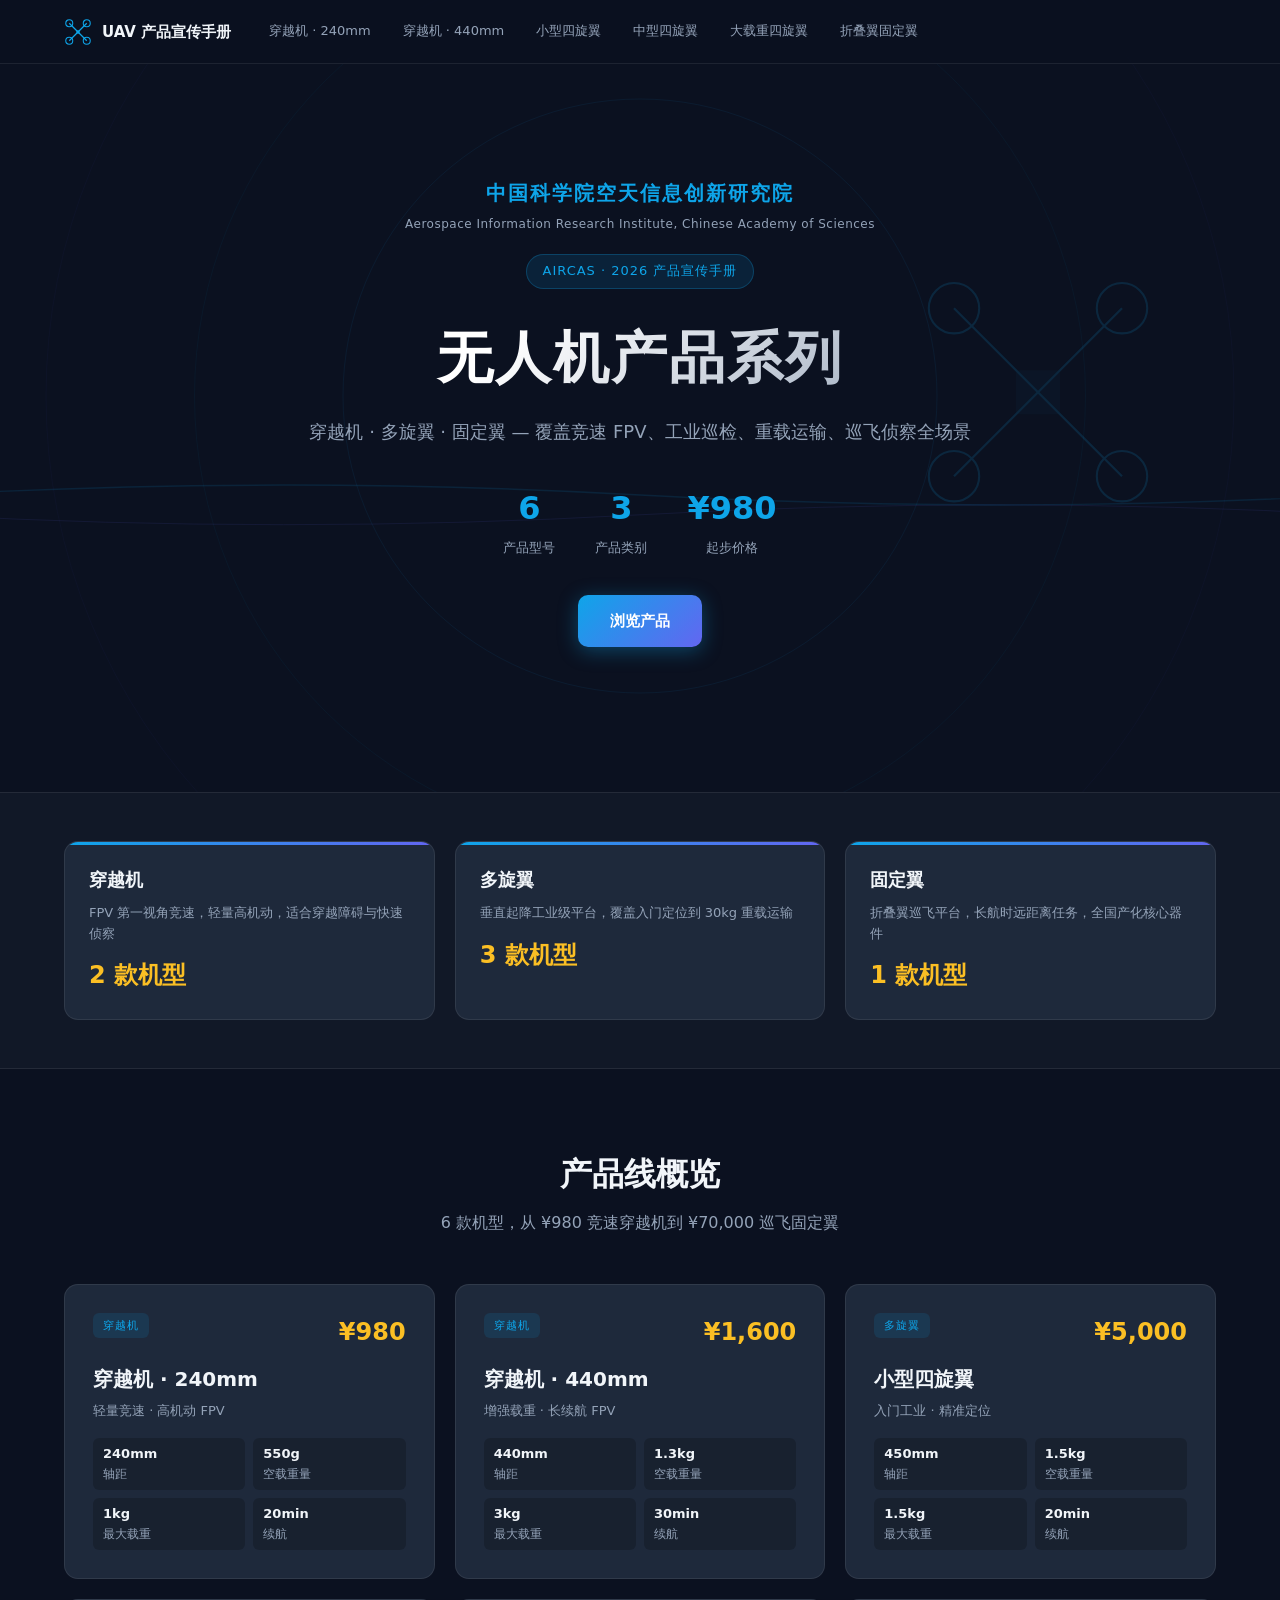
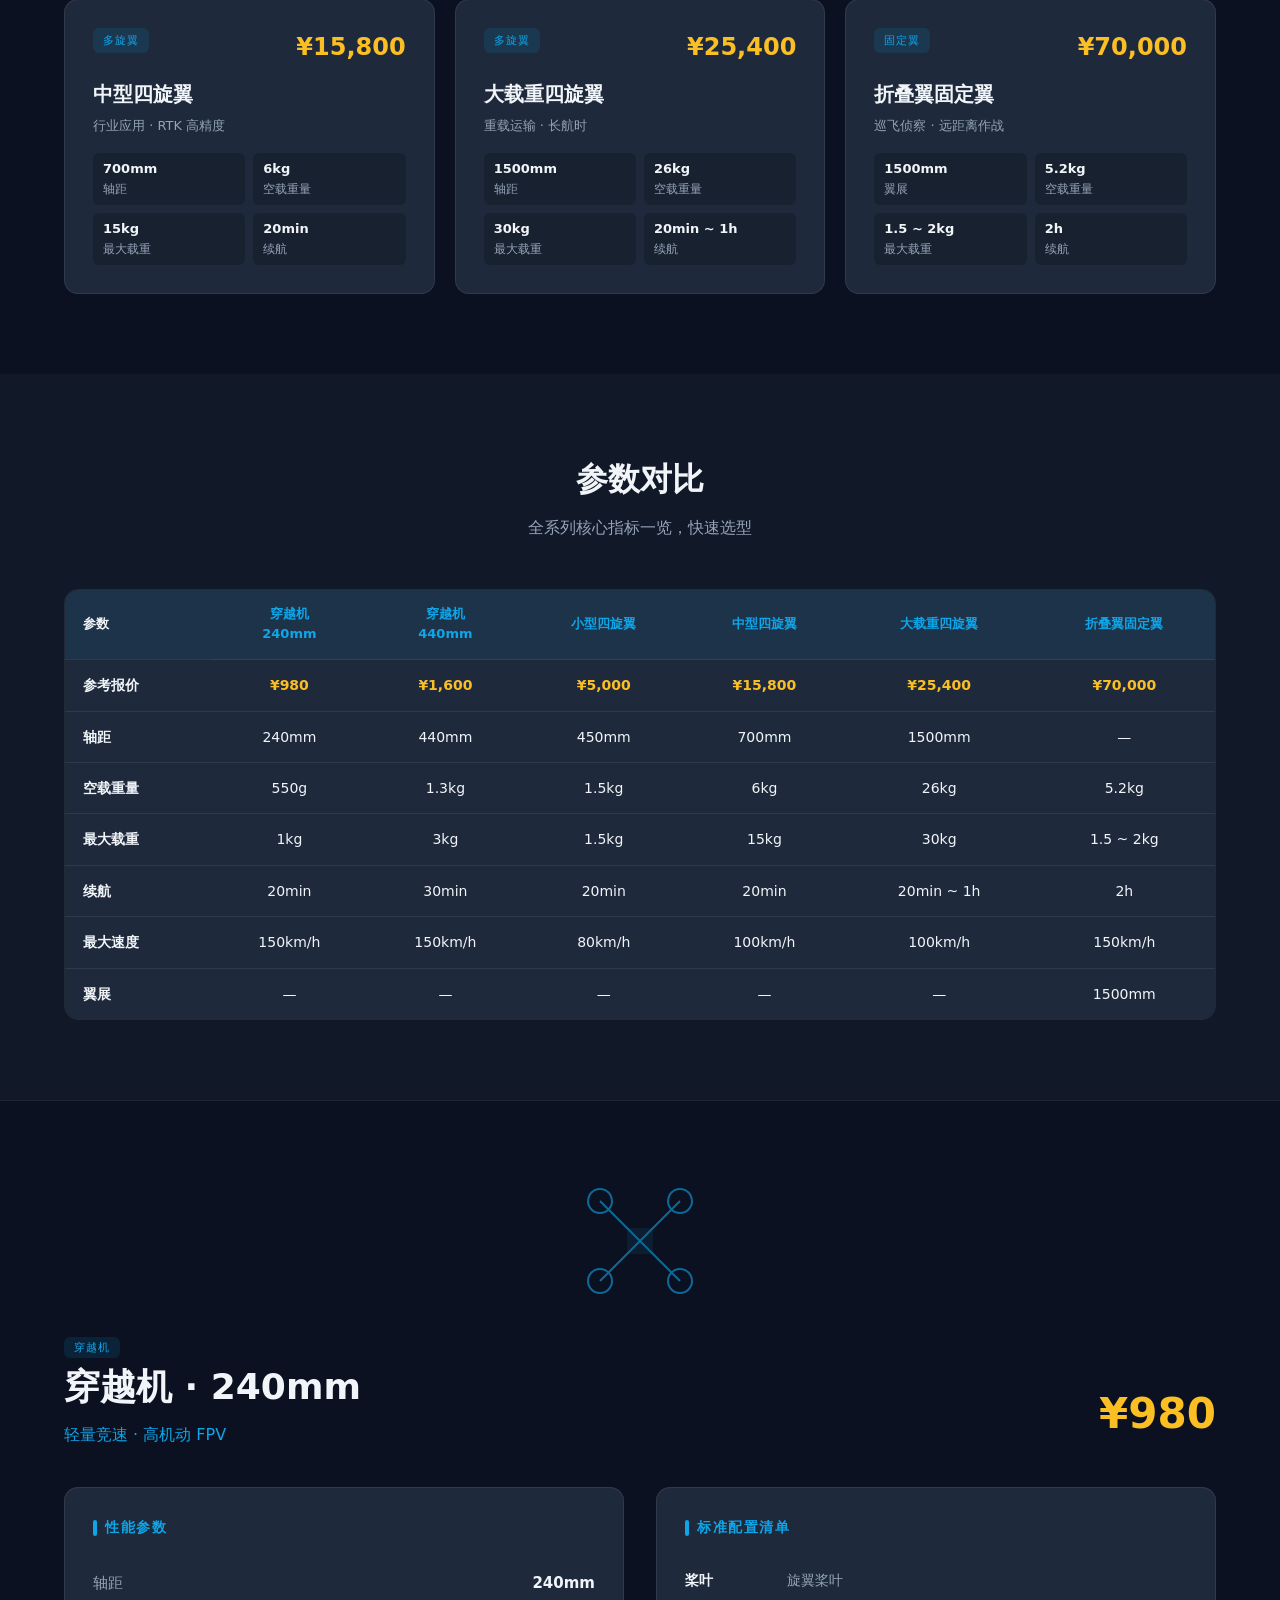
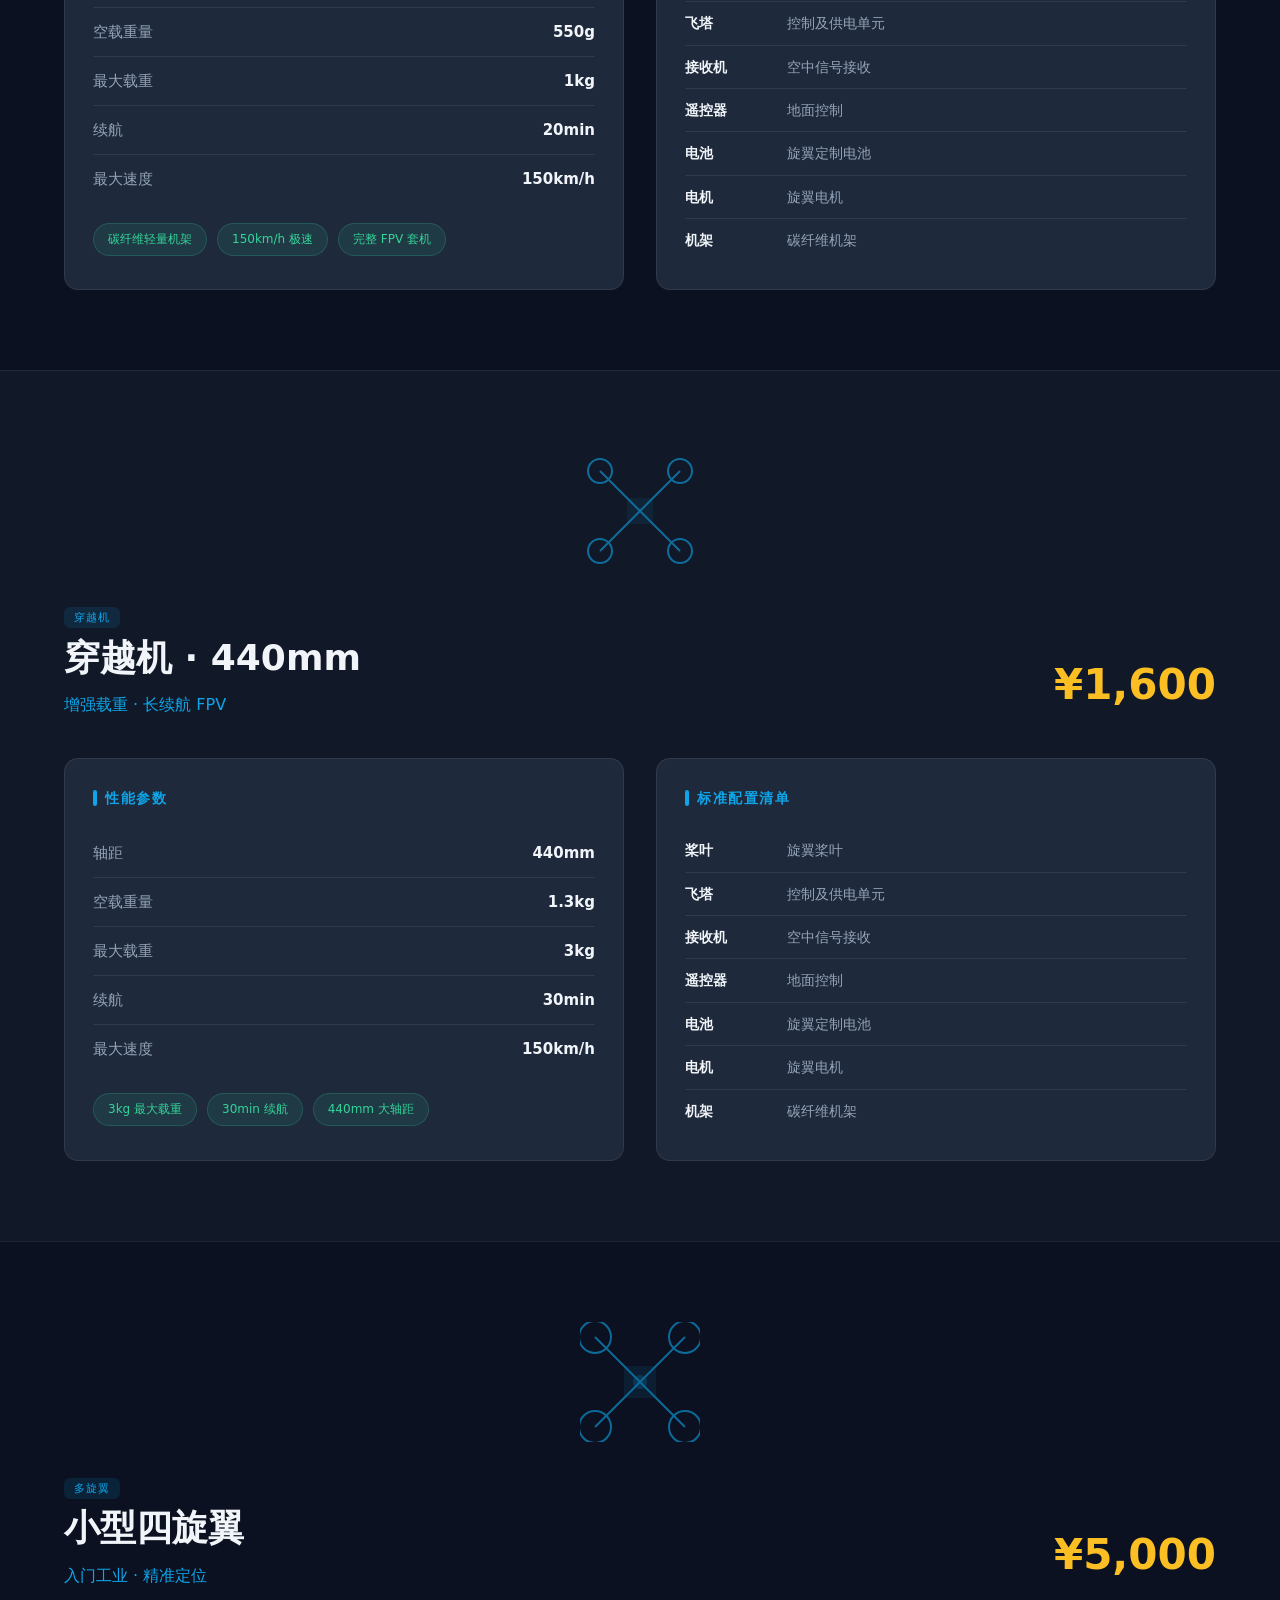
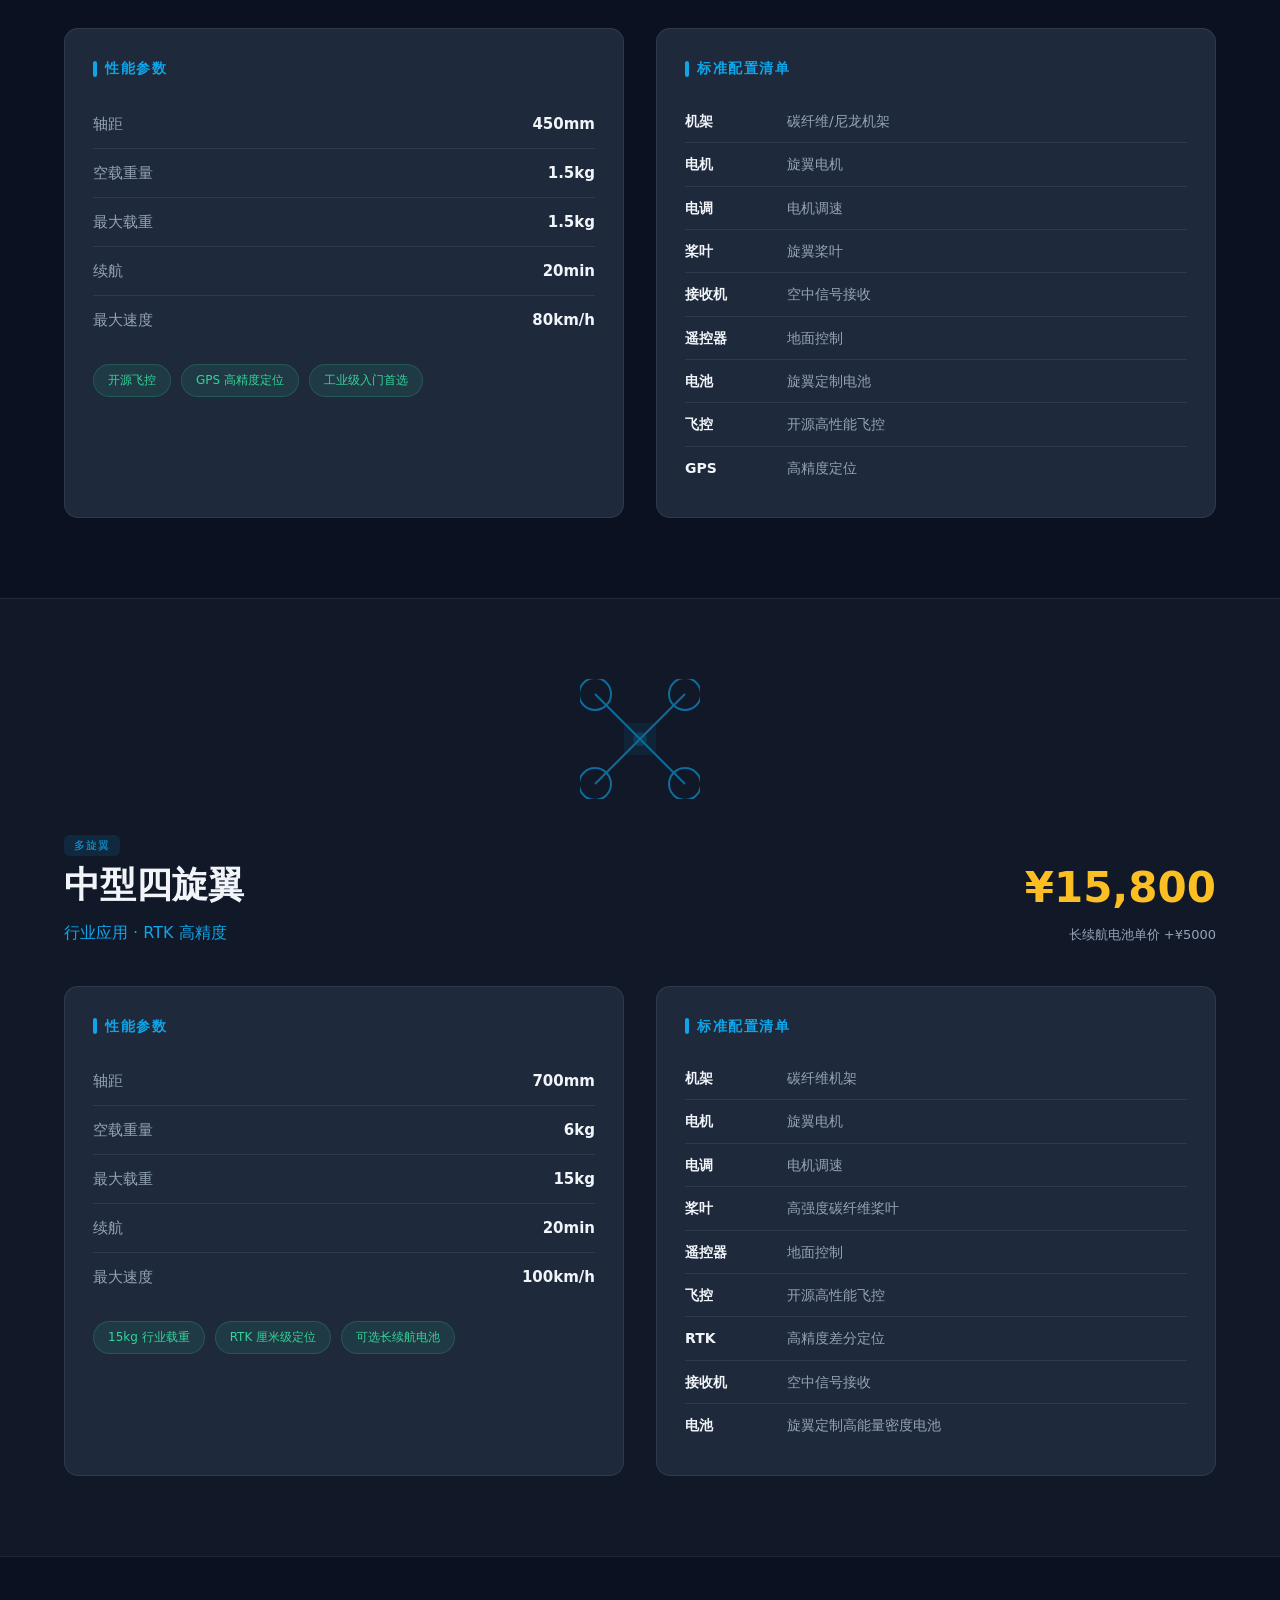
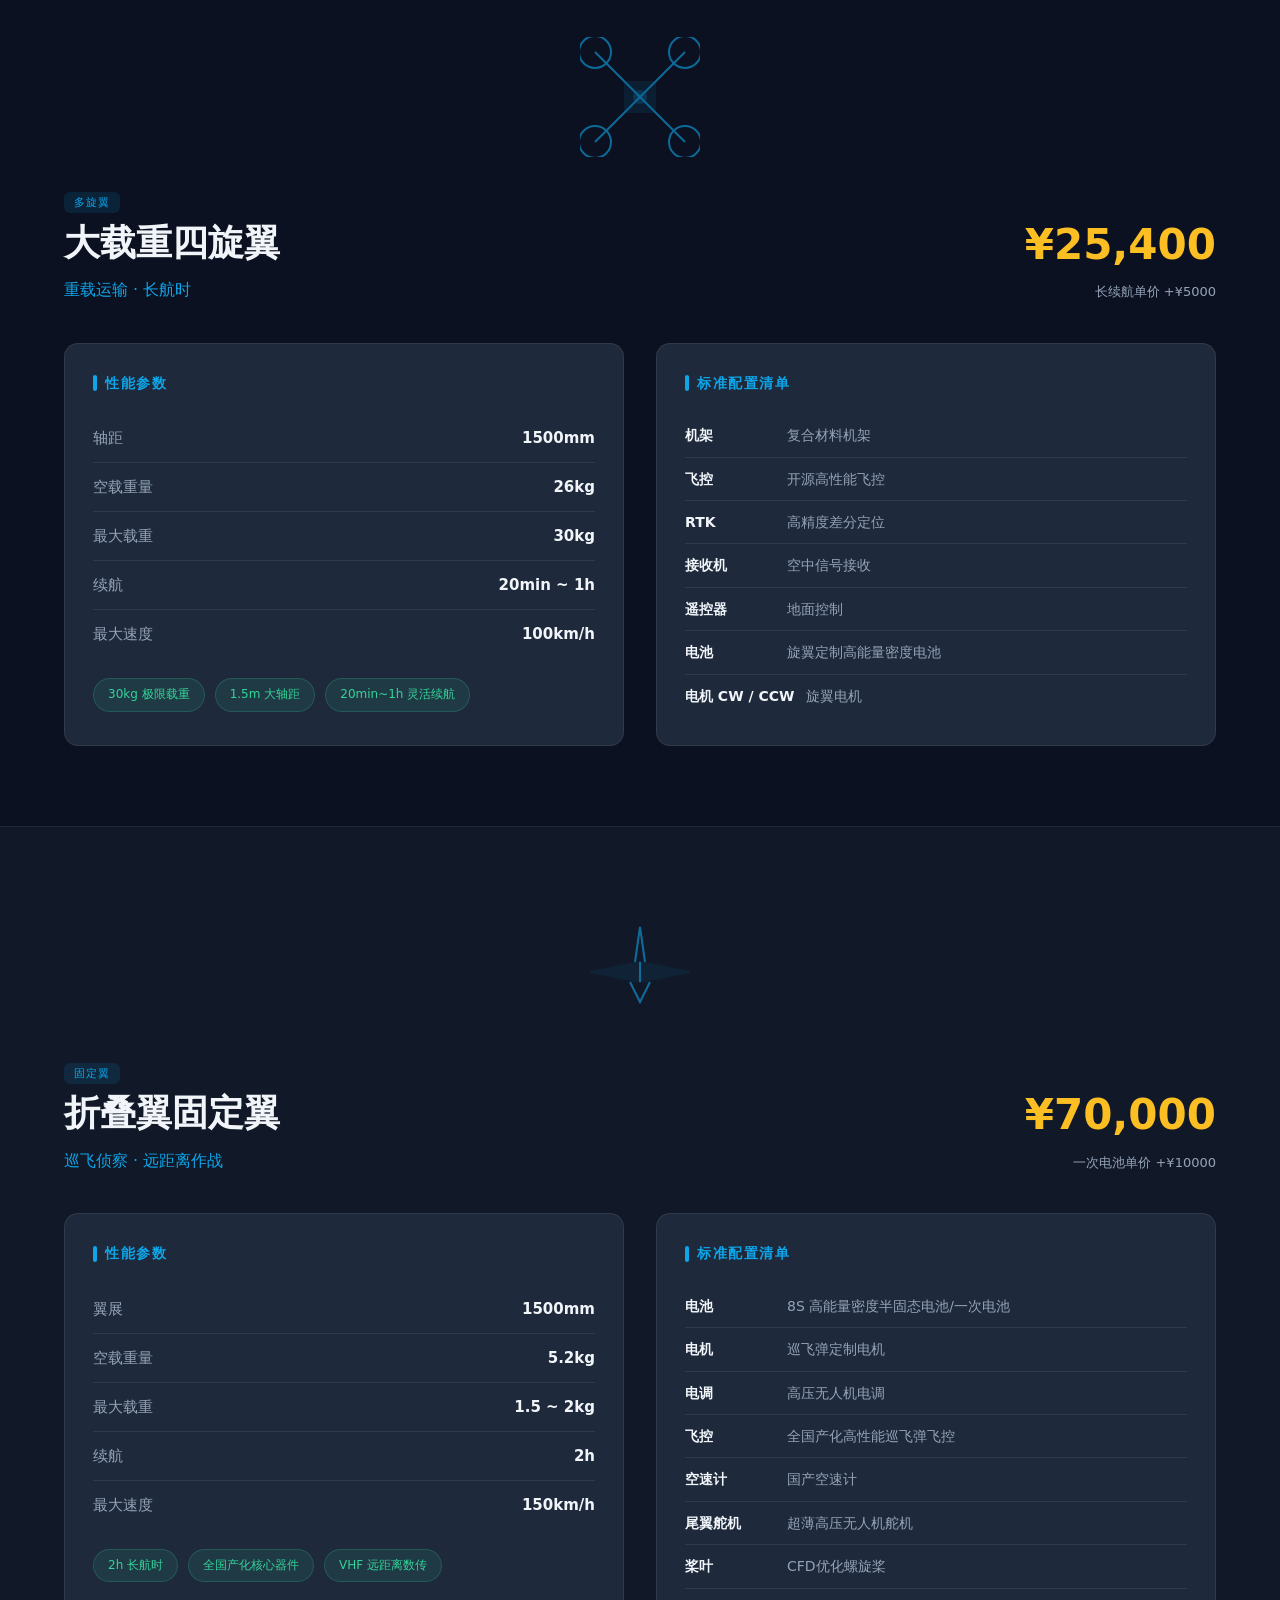
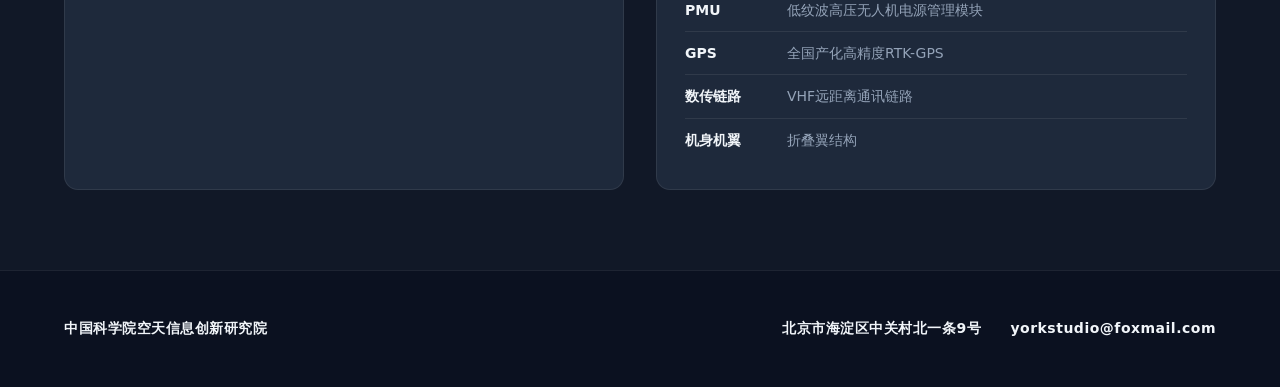
==== commit 23d04adc: "Refine brochure header and footer layout for GitHub Pages Co-authored-by: Cursor <cursoragent@cursor" ====
--- a/drone-brochure/index.html
+++ b/drone-brochure/index.html
@@ -23,7 +23,6 @@
         </svg>
         UAV 产品宣传手册
       </a>
-      <span class="nav-org">中国科学院空天信息创新研究院</span>
       <div class="nav-links" id="nav-links"></div>
       <button class="nav-toggle" id="nav-toggle" aria-label="菜单">☰</button>
     </div>
@@ -100,8 +99,8 @@
   <footer class="footer">
     <div class="container footer-inner">
       <div class="footer-brand">
-        <p>中国科学院空天信息创新研究院</p>
-        <p>北京市海淀区中关村北一条9号<span class="contact-gap"></span>yorkstudio@foxmail.com</p>
+        <span class="footer-org">中国科学院空天信息创新研究院</span>
+        <span class="footer-contact">北京市海淀区中关村北一条9号<span class="contact-gap"></span>yorkstudio@foxmail.com</span>
       </div>
     </div>
   </footer>
--- a/drone-brochure/styles.css
+++ b/drone-brochure/styles.css
@@ -396,19 +396,30 @@
   display: flex;
   justify-content: flex-start;
   align-items: flex-start;
-}
-.footer-brand p {
+  width: 100%;
+}
+.footer-brand {
+  display: flex;
+  flex-direction: row;
+  flex-wrap: nowrap;
+  justify-content: space-between;
+  align-items: center;
+  gap: 16px;
+  width: 100%;
+}
+.footer-org,
+.footer-contact {
   font-size: 14px;
-  color: var(--text-muted);
-  letter-spacing: 0.5px;
-  line-height: 1.6;
-}
-.footer-brand p:first-child {
   color: var(--text);
   font-weight: 600;
-  font-size: 16px;
-}
-.footer-brand p + p { margin-top: 4px; }
+  letter-spacing: 0.5px;
+  line-height: 1.4;
+  white-space: nowrap;
+}
+.footer-contact {
+  text-align: right;
+  margin-left: auto;
+}
 .contact-gap { display: inline-block; width: 3ch; }
 
 /* Print */
